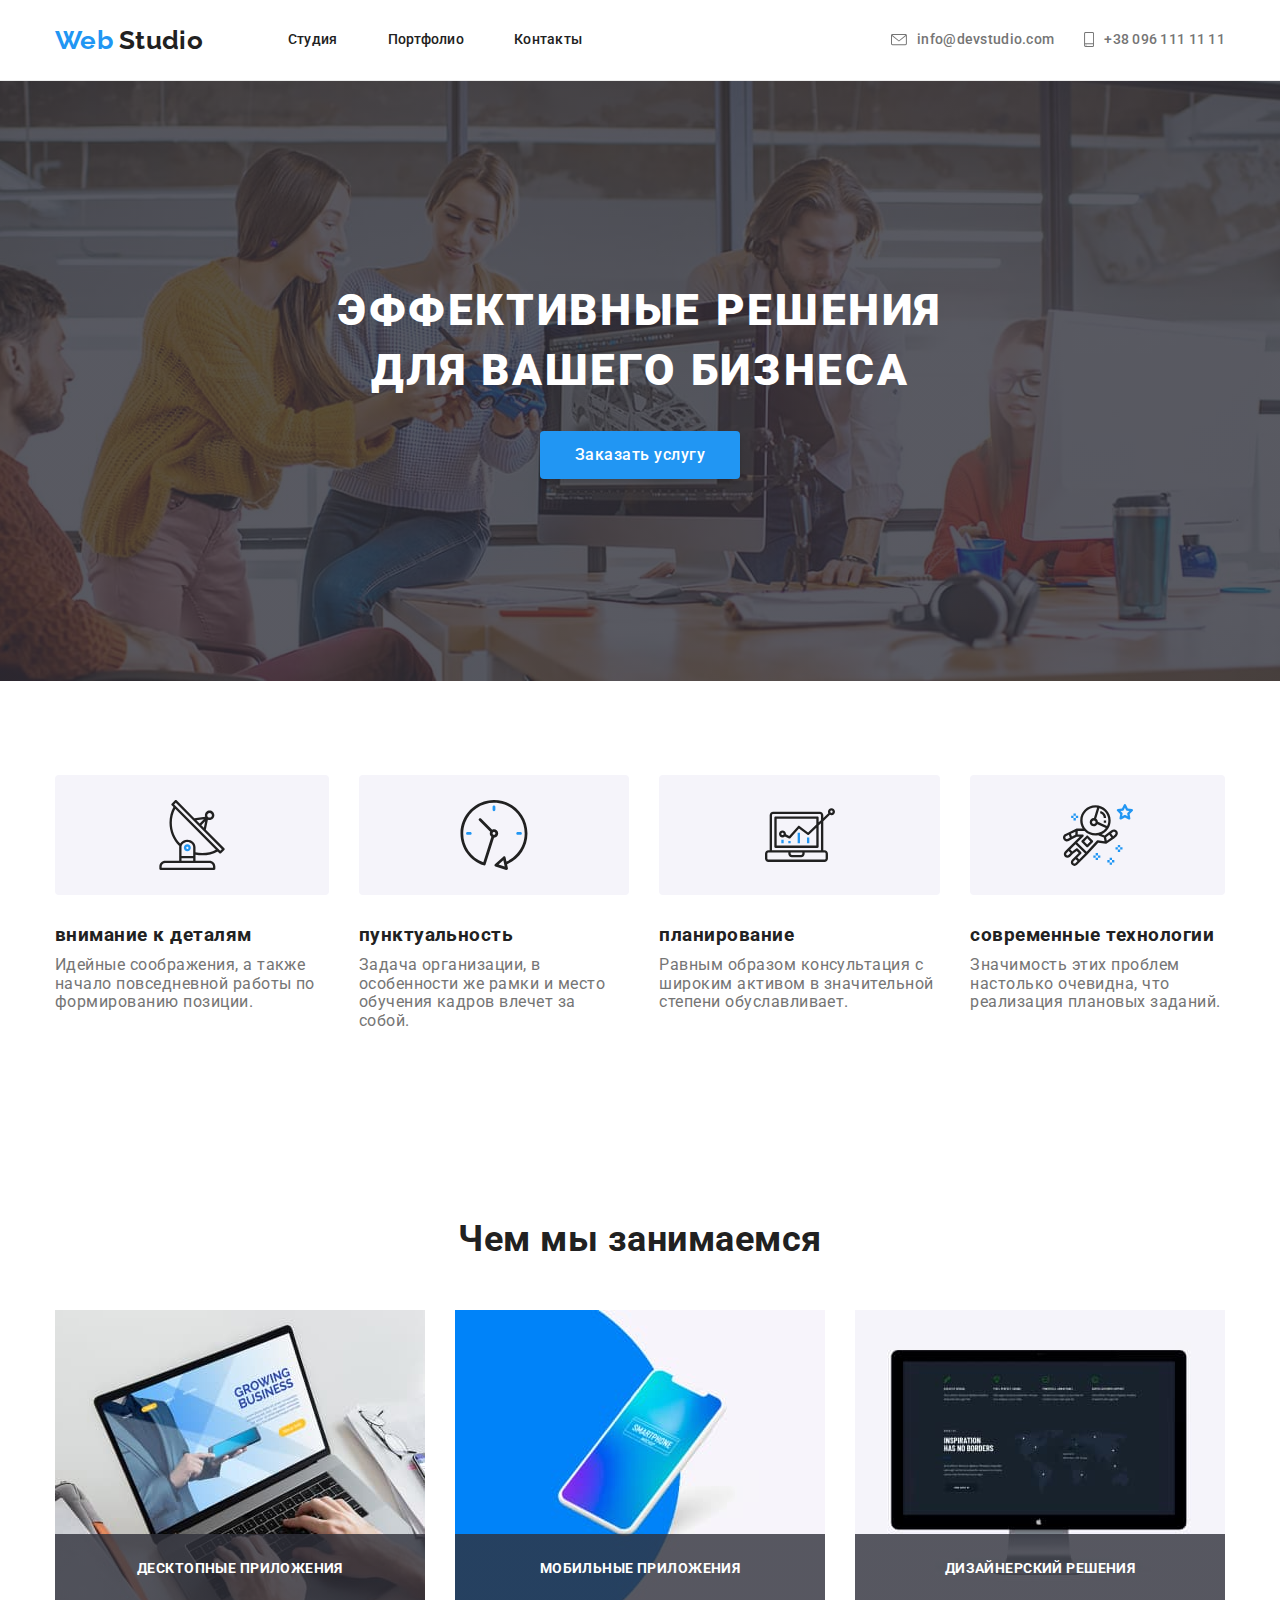
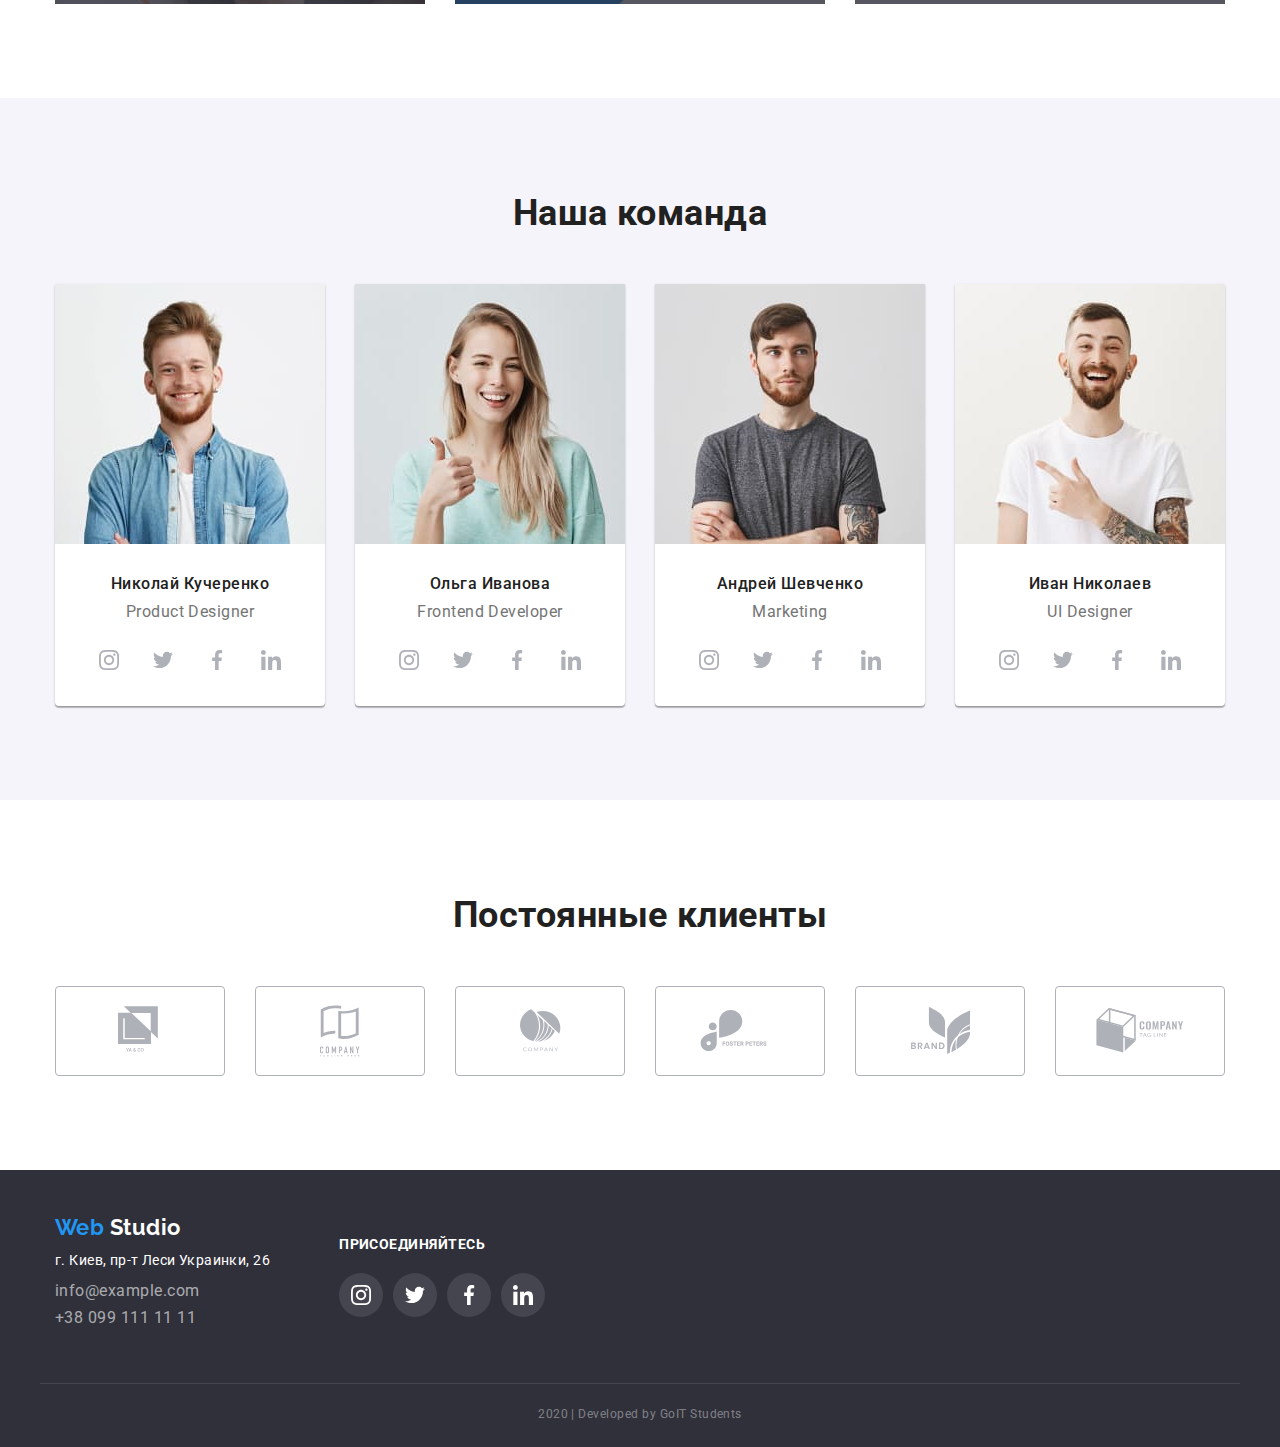
==== index.html @ 7c138698 "Добавляет правильный переход при ХОВЕРЕ на СВГ" ====
<!DOCTYPE html>
<html lang="ru">
  <head>
    <meta charset="UTF-8" />
    <meta name="viewport" content="width=device-width, initial-scale=1.0" />
    <title>Web Studio</title>
    <link
      href="https://fonts.googleapis.com/css2?family=Raleway:wght@700&family=Roboto:wght@400;500;700;900&display=swap"
      rel="stylesheet"
    />
    <link
      rel="stylesheet"
      href="https://cdnjs.cloudflare.com/ajax/libs/modern-normalize/0.6.0/modern-normalize.min.css"
    />
    <link rel="stylesheet" href="./css/styles.css" />
    <!-- <link rel="stylesheet" href="./css/development.css" /> -->
  </head>
  <body>
    <!-- Шапка сайта -->
    <header class="nav">
      <div class="container">
        <nav class="nav-links main">
          <a class="logo" href="./index.html">
            <span class="logo-web">Web</span>
            <span class="logo-studio">Studio</span>
          </a>
          <ul class="nav-list">
            <li class="nav-list-item"><a class="item" href="#">Студия</a></li>
            <li class="nav-list-item">
              <a class="item" href="./portfolio.html">Портфолио</a>
            </li>
            <li class="nav-list-item"><a class="item" href="#">Контакты</a></li>
          </ul>

          <ul class="adress">
            <li class="adress-list">
              <a class="adress-header" href="mailto:info@devstudio.com">
                <svg class="icon-header" width="16" height="12">
                  <use href="./images/sprite.svg#icon-letter"></use>
                </svg>
                info@devstudio.com</a
              >
            </li>
            <li class="adress-list">
              <a class="adress-header" href="tel:+380961111111">
                <svg class="icon-header" width="10" height="15">
                  <use href="./images/sprite.svg#icon-smartphone"></use>
                </svg>
                +38 096 111 11 11</a
              >
            </li>
          </ul>
        </nav>
      </div>
    </header>

    <main>
      <!-- Решения для бизнеса -->
      <section class="main-foto">
        <div class="container main">
          <h1 class="main-title">эффективные решения для вашего бизнеса</h1>
          <button class="button-primary" href="#">Заказать услугу</button>
        </div>
      </section>

      <!-- Преимущества -->
      <section class="advantage">
        <div class="container">
          <h2 class="advantage-upper-title">Наши преимущества</h2>
          <ul class="list">
            <li class="list-advantage">
              <div>
                <svg class="icon-advantage">
                  <use href="./images/sprite.svg#icon-antenna"></use>
                </svg>
              </div>
              <h3 class="advantage-bottom-title">внимание к деталям</h3>
              <p class="advantage-words">
                Идейные соображения, а также начало повседневной работы по
                формированию позиции.
              </p>
            </li>
            <li class="list-advantage">
              <div>
                <svg class="icon-advantage">
                  <use href="./images/sprite.svg#icon-clock"></use>
                </svg>
              </div>
              <h3 class="advantage-bottom-title">пунктуальность</h3>
              <p class="advantage-words">
                Задача организации, в особенности же рамки и место обучения
                кадров влечет за собой.
              </p>
            </li>
            <li class="list-advantage">
              <div>
                <svg class="icon-advantage">
                  <use href="./images/sprite.svg#icon-diagram"></use>
                </svg>
              </div>
              <h3 class="advantage-bottom-title">планирование</h3>
              <p class="advantage-words">
                Равным образом консультация с широким активом в значительной
                степени обуславливает.
              </p>
            </li>
            <li class="list-advantage">
              <div>
                <svg class="icon-advantage">
                  <use href="./images/sprite.svg#icon-astronaut"></use>
                </svg>
              </div>
              <h3 class="advantage-bottom-title">современные технологии</h3>
              <p class="advantage-words">
                Значимость этих проблем настолько очевидна, что реализация
                плановых заданий.
              </p>
            </li>
          </ul>
        </div>
      </section>

      <!-- Чем мы занимаемся -->
      <section>
        <div class="container apps">
          <h2 class="margin-item">Чем мы занимаемся</h2>
          <ul class="list-employment">
            <li class="list-item">
              <div class="product-thumb">
                <a href="#">
                  <img
                    src="./images/notebook1.jpg"
                    alt="Ноутбук"
                    width="370"
                    height="294"
                  />

                  <p class="absolute">Десктопные приложения</p>
                </a>
              </div>
            </li>
            <li class="list-item">
              <div class="product-thumb">
                <a href="#">
                  <img
                    src="./images/smartphone2.jpg"
                    alt="Смартфон"
                    width="370"
                    height="294"
                  />
                  <p class="absolute">Мобильные приложения</p>
                </a>
              </div>
            </li>
            <li class="list-item">
              <div class="product-thumb">
                <a href="#">
                  <img
                    src="./images/monitor.jpg"
                    alt="Смартфон"
                    width="370"
                    height="294"
                  />
                  <p class="absolute">Дизайнерский решения</p>
                </a>
              </div>
            </li>
          </ul>
        </div>
      </section>

      <!-- Наша команда -->
      <section class="our-team">
        <div class="container team">
          <h3 class="margin-item">Наша команда</h3>
          <ul class="list-team" lang="en">
            <li class="list-item">
              <img
                src="./images/johnsmith1.jpg"
                alt="John Smith"
                width="270"
                height="260"
              />
              <p class="workers" lang="ru">Николай Кучеренко</p>
              <p class="speciality">Product Designer</p>
              <ul class="list-workers">
                <li>
                  <a class="social-links" href="#" aria-label="Instagram">
                    <svg class="icon">
                      <use href="./images/sprite.svg#icon-instagram"></use>
                    </svg>
                  </a>
                </li>
                <li>
                  <a class="social-links" href="#" aria-label="Twitter">
                    <svg class="icon">
                      <use href="./images/sprite.svg#icon-twitter"></use>
                    </svg>
                  </a>
                </li>
                <li>
                  <a class="social-links" href="#" aria-label="Facebook">
                    <svg class="icon">
                      <use href="./images/sprite.svg#icon-facebook"></use>
                    </svg>
                  </a>
                </li>
                <li>
                  <a class="social-links" href="#" aria-label="LinkedIn">
                    <svg class="icon">
                      <use href="./images/sprite.svg#icon-linkedin"></use>
                    </svg>
                  </a>
                </li>
              </ul>
            </li>
            <li class="list-item">
              <img
                src="./images/martastewart2.jpg"
                alt="Marta Stewart"
                width="270"
                height="260"
              />
              <p class="workers" lang="ru">Ольга Иванова</p>
              <p class="speciality">Frontend Developer</p>
              <ul class="list-workers">
                <li>
                  <a class="social-links" href="#" aria-label="Instagram">
                    <svg class="icon">
                      <use href="./images/sprite.svg#icon-instagram"></use>
                    </svg>
                  </a>
                </li>
                <li>
                  <a class="social-links" href="#" aria-label="Twitter">
                    <svg class="icon">
                      <use href="./images/sprite.svg#icon-twitter"></use>
                    </svg>
                  </a>
                </li>
                <li>
                  <a class="social-links" href="#" aria-label="Facebook">
                    <svg class="icon">
                      <use href="./images/sprite.svg#icon-facebook"></use>
                    </svg>
                  </a>
                </li>
                <li>
                  <a class="social-links" href="#" aria-label="LinkedIn">
                    <svg class="icon">
                      <use href="./images/sprite.svg#icon-linkedin"></use>
                    </svg>
                  </a>
                </li>
              </ul>
            </li>
            <li class="list-item">
              <img
                src="./images/robertjakis3.jpg"
                alt="Robert Jakis"
                width="270"
                height="260"
              />
              <p class="workers" lang="ru">Андрей Шевченко</p>
              <p class="speciality">Marketing</p>
              <ul class="list-workers">
                <li>
                  <a class="social-links" href="#" aria-label="Instagram">
                    <svg class="icon">
                      <use href="./images/sprite.svg#icon-instagram"></use>
                    </svg>
                  </a>
                </li>
                <li>
                  <a class="social-links" href="#" aria-label="Twitter">
                    <svg class="icon">
                      <use href="./images/sprite.svg#icon-twitter"></use>
                    </svg>
                  </a>
                </li>
                <li>
                  <a class="social-links" href="#" aria-label="Facebook">
                    <svg class="icon">
                      <use href="./images/sprite.svg#icon-facebook"></use>
                    </svg>
                  </a>
                </li>
                <li>
                  <a class="social-links" href="#" aria-label="LinkedIn">
                    <svg class="icon">
                      <use href="./images/sprite.svg#icon-linkedin"></use>
                    </svg>
                  </a>
                </li>
              </ul>
            </li>
            <li class="list-item">
              <img
                src="./images/martindoe4.jpg"
                alt="Martin Doe<"
                width="270"
                height="260"
              />
              <p class="workers" lang="ru">Иван Николаев</p>
              <p class="speciality">UI Designer</p>
              <ul class="list-workers">
                <li>
                  <a class="social-links" href="#" aria-label="Instagram">
                    <svg class="icon">
                      <use href="./images/sprite.svg#icon-instagram"></use>
                    </svg>
                  </a>
                </li>
                <li>
                  <a class="social-links" href="#" aria-label="Twitter">
                    <svg class="icon">
                      <use href="./images/sprite.svg#icon-twitter"></use>
                    </svg>
                  </a>
                </li>
                <li>
                  <a class="social-links" href="#" aria-label="Facebook">
                    <svg class="icon">
                      <use href="./images/sprite.svg#icon-facebook"></use>
                    </svg>
                  </a>
                </li>
                <li>
                  <a class="social-links" href="#" aria-label="LinkedIn">
                    <svg class="icon">
                      <use href="./images/sprite.svg#icon-linkedin"></use>
                    </svg>
                  </a>
                </li>
              </ul>
            </li>
          </ul>
        </div>
      </section>

      <!-- Постоянные клиенты -->
      <section>
        <div class="container clients">
          <h3 class="padding-item">Постоянные клиенты</h3>
          <ul class="list-clients" lang="en">
            <li class="clients-list-item">
              <a class="customers" href="#">
                <svg class="icon-customers" width="44px" height="49px">
                  <use href="./images/sprite.svg#icon-yaco"></use>
                </svg>
              </a>
            </li>
            <li class="clients-list-item">
              <a class="customers" href="#">
                <svg class="icon-customers" width="40px" height="52px">
                  <use href="./images/sprite.svg#icon-companyteglinehere"></use>
                </svg>
              </a>
            </li>
            <li class="clients-list-item">
              <a class="customers" href="#">
                <svg class="icon-customers" width="41px" height="43px">
                  <use href="./images/sprite.svg#icon-company"></use>
                </svg>
              </a>
            </li>
            <li class="clients-list-item">
              <a class="customers" href="#">
                <svg class="icon-customers" width="80px" height="42px">
                  <use href="./images/sprite.svg#icon-fosterpeters"></use>
                </svg>
              </a>
            </li>
            <li class="clients-list-item">
              <a class="customers" href="#">
                <svg class="icon-customers" width="59px" height="47px">
                  <use href="./images/sprite.svg#icon-brand"></use>
                </svg>
              </a>
            </li>
            <li class="clients-list-item">
              <a class="customers" href="#">
                <svg class="icon-customers" width="88px" height="45px">
                  <use href="./images/sprite.svg#icon-companytegline"></use>
                </svg>
              </a>
            </li>
          </ul>
        </div>
      </section>
    </main>

    <!-- Футер -->
    <footer class="footer">
      <div class="container bottom">
        <div class="footer-container-first">
          <p class="logo-footer">
            <span class="logo-web">Web</span>
            <span class="logo-studio-footer">Studio</span>
          </p>
          <address class="adress-footer">
            <a class="footer-contacts" href="#"
              >г. Киев, пр-т Леси Украинки, 26</a
            >
          </address>
          <ul class="footer-padding">
            <li class="footer-mail">
              <a href="mailto:info@example.com">info@example.com</a>
            </li>
            <li class="footer-tel">
              <a href="tel:+380991111111">+38 099 111 11 11</a>
            </li>
          </ul>
        </div>

        <div class="footer-container-second">
          <p class="connect"><b>присоединяйтесь</b></p>
          <ul class="footer-list">
            <li class="social-list">
              <a class="social-links-footer" href="#" aria-label="Instagram">
                <svg class="icon instagram-footer">
                  <use href="./images/sprite.svg#icon-instagram"></use>
                </svg>
              </a>
            </li>
            <li class="social-list">
              <a
                class="social-links-footer twitter-footer"
                href="#"
                aria-label="Twitter"
              >
                <svg class="icon twitter-footer">
                  <use href="./images/sprite.svg#icon-twitter"></use>
                </svg>
              </a>
            </li>
            <li class="social-list">
              <a
                class="social-links-footer facebook-footer"
                href="#"
                aria-label="Facebook"
              >
                <svg class="icon facebook-footer">
                  <use href="./images/sprite.svg#icon-facebook"></use>
                </svg>
              </a>
            </li>
            <li class="social-list">
              <a
                class="social-links-footer linkedin-footer"
                href="#"
                aria-label="Linkedin"
              >
                <svg class="icon linkedin-footer">
                  <use href="./images/sprite.svg#icon-linkedin"></use>
                </svg>
              </a>
            </li>
          </ul>
        </div>
      </div>
      <p class="copyright">2020 | Developed by GoIT Students</p>
    </footer>
  </body>
</html>
---- css/styles.css ----
:root {
  --title-text-color-primary: #212121;
  --title-text-color-secondary: #757575;
  --accent-color: #2196f3;
  --primary-white-color: #ffffff;
  --secondary-gray-color: #f5f4fa;
  --footer-color: #2f303a;
  --timing-function: cubic-bezier(0.4, 0, 0.2, 1);
  --svg-main-color: #afb1b8;
}

html {
  box-sizing: border-box;
}

*,
*:before,
*:after {
  box-sizing: inherit;
}

/* Основные цвета на странице */
body {
  background-color: var(--primary-white-color);
  color: var(--title-text-color-primary);
  font-family: Roboto, sans-serif;
  letter-spacing: 0.03em;
}

button {
  border: none;
  outline: none;
  background-color: none;

  font-family: inherit;
  font-weight: 500;
  font-size: 16px;
  line-height: 1.62;
  letter-spacing: 0.03em;

  cursor: pointer;
}

a {
  text-decoration: none;
  color: inherit;
}

address {
  font-style: inherit;
}

* {
  margin: 0;
  padding: 0;
}

footer {
  background-color: var(--footer-color);
}

img {
  display: block;
  min-width: 100%;
  height: auto;
}
/* Хэдер INDEX и PORTFOLIO*/
.nav {
  font-weight: 500;
  font-size: 14px;
  line-height: 1.14;
  letter-spacing: 0.02em;
  margin: auto;

  border-bottom: 1px solid #ececec;
}

.container {
  padding-left: 15px;
  padding-right: 15px;

  width: 1200px;

  margin: auto;
}

.container.main,
.container.apps,
.container.team,
.container.clients {
  text-align: center;
}

.container-footer {
  display: flex;
  align-items: center;
}

.our-team {
  background-color: var(--secondary-gray-color);
}

.margin-item {
  padding-top: 94px;
  padding-bottom: 50px;

  font-size: 36px;
  line-height: 1.17;
}

.nav-links {
  display: flex;
  align-items: center;
}

.services {
  margin-bottom: 94px;
}

.service-div {
  display: flex;
  justify-content: center;

  padding-top: 93px;
  padding-bottom: 50px;
}

.padding-item {
  padding-top: 94px;
  padding-bottom: 50px;

  font-size: 36px;
  line-height: 1.17;
}

/* Лого INDEX и PORTFOLIO*/
.logo {
  display: block;
  margin-right: 85px;

  font-family: Raleway;
  font-weight: 700;
  font-size: 26px;
  line-height: 1.19;
}

.logo-web {
  color: var(--accent-color);
}

.logo-studio {
  color: var(--title-text-color-primary);
}

.logo-footer {
  padding-bottom: 8px;

  font-family: Raleway;
  font-weight: 700;
  font-size: 22px;
  line-height: 1.18;
  text-decoration: none;
}

.logo-studio-footer {
  color: var(--primary-white-color);
}

/* Навигация */

.nav-list {
  list-style: none;

  display: flex;
}

.nav-list-item {
  margin-right: 50px;
}

.nav-list-item:last-child {
  margin-right: 0;
}

.item {
  position: relative;
  display: block;
  padding-top: 32px;
  padding-bottom: 32px;

  color: var(--title-text-color-primary);
  text-decoration: none;

  transition: color 250ms var(--timing-function);
}

.item:hover,
.item:focus {
  color: var(--accent-color);
}

.item:after,
.item:after {
  position: absolute;
  content: "";
  bottom: 0;
  left: 0;

  opacity: 0;

  height: 4px;
  width: 100%;
  background-color: var(--accent-color);
  border-radius: 2px;

  transition: opacity 250ms var(--timing-function);
}

.item:hover:after,
.item:focus:after {
  opacity: 1;
}

/* Адресс INDEX и PORTFOLIO */

.adress {
  list-style: none;

  display: flex;
  margin-left: auto;
}

.adress-list {
  margin-right: 30px;
}

.adress-list:last-child {
  margin-right: 0;
}

.adress-header {
  color: var(--title-text-color-secondary);

  display: inline-flex;
  align-items: center;
  padding-top: 32px;
  padding-bottom: 32px;

  transition: --color4 250ms var(--timing-function),
    color 250ms var(--timing-function);
}

.adress-header:hover,
.adress-header:focus-within {
  color: var(--accent-color);
  --color4: var(--accent-color);
}

/* Оформление иконок Studio */

.social-links {
  display: flex;
  justify-content: center;
  align-items: center;
  height: 44px;
  width: 44px;

  border-radius: 50%;

  padding: 0;
  border: none;

  transition: background-color 250ms var(--timing-function),
    --color3 250ms var(--timing-function);
}

.social-links:hover,
.social-links:focus {
  background-color: var(--accent-color);
  --color3: var(--primary-white-color);
}

.icon {
  width: 20px;
  height: 20px;

  fill: var(--svg-main-color);
  transition: fill 250ms var(--timing-function);
}

.icon-header {
  margin-right: 10px;
  fill: currentColor;
}

.social-links:hover .icon,
.social-links:focus .icon {
  fill: var(--primary-white-color);
}

/* Оформление ИКОНОК в НАШИ КЛИЕНТЫ */

.icon-customers {
  fill: var(--svg-main-color);
  transition: fill 250ms var(--timing-function);
}

.customers:hover .icon-customers,
.customers:focus .icon-customers {
  fill: var(--accent-color);
}

.adress-footer {
  color: var(--primary-white-color);
  padding-bottom: 9px;
}

.footer-contacts {
  font-size: 14px;
  line-height: 1.71;

  letter-spacing: 0.03em;

  color: var(--primary-white-color);

  transition: color 250ms var(--timing-function);
}

.footer-contacts:hover,
.footer-contacts:focus {
  color: var(--accent-color);
}

.footer-mail {
  color: rgba(255, 255, 255, 0.6);
  padding-bottom: 9px;
  transition: color 250ms var(--timing-function);
}

.footer-mail:hover,
.footer-mail:focus-within {
  color: var(--accent-color);
}

.footer-tel {
  color: rgba(255, 255, 255, 0.6);
  transition: color 250ms var(--timing-function);
}

.footer-tel:hover,
.footer-tel:focus-within {
  color: var(--accent-color);
}

.footer-padding {
  padding-bottom: 28px;
  list-style: none;
}

/* Main INDEX */

.main-title {
  color: var(--primary-white-color);

  font-weight: 900;
  font-size: 44px;
  line-height: 1.36;
  letter-spacing: 0.06em;
  text-transform: uppercase;

  padding-top: 200px;
  padding-bottom: 30px;

  width: 696px;

  margin-left: auto;
  margin-right: auto;
}

.button-primary {
  display: inline-block;

  min-width: 200px;

  margin-bottom: 200px;

  border-radius: 4px;

  box-shadow: 0px 4px 4px rgba(0, 0, 0, 0.15);

  line-height: 3;

  color: var(--primary-white-color);
  background-color: var(--accent-color);
}

.button-primary:hover {
  color: var(--accent-color);
  background-color: var(--primary-white-color);
}

/* Main PORTFOLIO */

.filter {
  background-color: var(--secondary-gray-color);
  font-weight: 500;
  font-size: 16px;
  line-height: 1.73;

  border-radius: 4px;

  box-shadow: 0px 2px 2px rgba(0, 0, 0, 0.12), 0px 1px 2px rgba(0, 0, 0, 0.08),
    0px 3px 1px rgba(0, 0, 0, 0.1);

  padding: 6px 22px;

  transition: color 250ms var(--timing-function),
    background-color 250ms var(--timing-function);
}

.filter:hover,
.filter:focus {
  color: var(--primary-white-color);
  background-color: var(--accent-color);
}

.filter-item {
  margin-bottom: 50px;
}

.list-filter {
  margin-right: 8px;
}

.list-filter:last-child {
  margin-right: 0;
}

.list-projects {
  list-style: none;
  display: flex;
  flex-wrap: wrap;
}

.wrap-container {
  padding-bottom: 94px;
}

.projects-item {
  text-decoration: none;
  display: block;
}

.title-projects {
  font-size: 18px;
  line-height: 2;
  letter-spacing: 0.06em;

  padding-bottom: 5px;
}

.portfolio {
  color: var(--title-text-color-secondary);
  font-size: 16px;
  line-height: 1.87;
}

.card {
  width: 370px;
  margin-right: 30px;
  margin-bottom: 30px;
}

.card-content {
  border-left: 1px solid #eeeeee;
  border-right: 1px solid #eeeeee;
  border-bottom: 1px solid #eeeeee;
  padding: 20px 24px;
}

.card:nth-child(3n) {
  margin-right: 0;
}

.card:nth-last-child(-n + 3) {
  margin-bottom: 0;
}

.card:hover {
  box-shadow: 1px 4px 6px rgba(0, 0, 0, 0.16), 0px 4px 4px rgba(0, 0, 0, 0.06),
    0px 1px 1px rgba(0, 0, 0, 0.12);
}

/* Блок с картинкой в карточке */

.projects-thumb {
  position: relative;
  overflow: hidden;
}

.projects-overlay {
  position: absolute;

  width: 100%;
  height: 100%;

  background-color: rgba(33, 150, 243, 0.9);
  color: var(--primary-white-color);

  transition: transform 250ms var(--timing-function);
}

.card:hover .projects-overlay,
.card:focus-within .projects-overlay {
  transform: translateY(-100%);
}

.hover-shadow {
  position: absolute;
  display: flex;

  padding: 63px 24px;
  font-size: 18px;
  line-height: 1.56;
}

.service-title {
  display: none;
}

/* Преимущества INDEX */

.advantage {
  color: var(--title-text-color-primary);
}

.advantage-upper-title {
  position: absolute;
  width: 1px;
  height: 1px;
  margin: -1px;
  border: 0;
  padding: 0;
  clip: rect(0 0 0 0);
  overflow: hidden;
}

.advantage-bottom-title {
  margin-bottom: 10px;
}

.list {
  list-style: none;
  display: flex;

  padding-top: 94px;
  padding-bottom: 94px;
}

.list-employment {
  list-style: none;
  display: flex;

  padding-bottom: 94px;
}

.list-team {
  list-style: none;
  display: flex;

  padding-bottom: 94px;
}

.list-services {
  list-style: none;
  display: flex;
}

.clients-list-item {
  display: block;
  margin-right: 30px;
  background-color: #ffffff;
}

.list-item {
  display: block;
  margin-right: 30px;
  background-color: #ffffff;
}

.list-advantage {
  margin-right: 30px;
}

.list-advantage:last-child {
  margin: 0;
}

/* Оформление иконок */

.list-advantage div {
  display: flex;
  justify-content: center;
  align-items: center;
  height: 120px;
  background-color: var(--secondary-gray-color);
  border-radius: 4px;

  margin-bottom: 30px;
}

.icon-advantage {
  width: 70px;
  height: 70px;
}

.list-team > .list-item {
  box-shadow: 0px 2px 1px rgba(0, 0, 0, 0.2), 0px 1px 1px rgba(0, 0, 0, 0.14),
    0px 1px 3px rgba(0, 0, 0, 0.12);
  border-radius: 0px 0px 4px 4px;
}

.list-item:last-child {
  margin-right: 0;
}

.list-clients {
  list-style: none;
  display: flex;
  justify-content: space-between;

  padding-bottom: 94px;
}

.list-workers {
  list-style: none;
  display: flex;
  justify-content: center;

  padding-bottom: 24px;
}

.list-workers > li {
  margin-right: 10px;
}

.list-workers > li:last-child {
  margin-right: 0;
}

.advantage-words {
  color: var(--title-text-color-secondary);
}

/* Наша команда INDEX */

.workers {
  font-weight: 500;
  font-size: 16px;
  line-height: 1.19;

  padding-top: 30px;
  padding-bottom: 10px;
}

.speciality {
  color: var(--title-text-color-secondary);

  padding-bottom: 16px;
}

/* Клиенты INDEX */

.customers {
  display: flex;
  justify-content: center;
  align-items: center;
  width: 170px;
  height: 90px;
  color: var(--title-text-color-secondary);

  border: 1px solid #afb1b8;
  box-sizing: border-box;
  border-radius: 4px;

  transition: --color2 250ms var(--timing-function),
    --color3 250ms var(--timing-function),
    border-color 250ms var(--timing-function);
}

.customers:hover,
.customers:focus {
  border-color: var(--accent-color);
  --color2: var(--accent-color);
  --color3: var(--accent-color);
}

/* Футер INDEX и PORTFOLIO */

footer > .container {
  display: flex;
  align-items: center;

  border-bottom: 1px solid rgba(255, 255, 255, 0.1);
}

.connect {
  color: var(--primary-white-color);
  font-size: 14px;
  line-height: 1.14;
  text-transform: uppercase;

  padding-bottom: 20px;
}

.footer-list {
  list-style: none;
  display: flex;
}

.footer-container-first {
  padding-top: 45px;
  padding-bottom: 28px;

  margin-right: 69px;
}

.footer-container-second {
  padding-top: 57px;
  padding-bottom: 56px;
}

.social-links-footer {
  display: flex;
  justify-content: center;
  align-items: center;
  height: 44px;
  width: 44px;

  background-color: rgba(255, 255, 255, 0.1);
  border-radius: 50%;
  color: var(--primary-white-color);

  padding: 0;
  border: none;

  transition: background-color 250ms var(--timing-function);
}

.social-list:hover .social-links-footer,
.social-list:focus-within .socila-links-footer {
  background-color: var(--accent-color);
}

.instagram-footer,
.twitter-footer,
.facebook-footer,
.linkedin-footer {
  fill: var(--primary-white-color);
}

.social-list {
  margin-right: 10px;
}

.social-list:last-child {
  margin-right: 0;
}

.copyright {
  color: rgba(255, 255, 255, 0.4);

  font-size: 12px;
  line-height: 2;

  padding-top: 18px;
  padding-bottom: 21px;

  text-align: center;
}

footer > .container {
  border-bottom: 1px solid rgba(255, 255, 255, 0.1);
}

/* Фоновое изображение */
.main-foto {
  height: 600px;
  max-width: 1600px;
  background-image: linear-gradient(
      to right,
      rgba(47, 48, 58, 0.8),
      rgba(47, 48, 58, 0.8)
    ),
    url("../images/header.jpg");
  background-color: #2f303a;

  margin-right: auto;
  margin-left: auto;
  background-position: center;
}

/* Текст поверх картинки в Чем мы занимаемся */

.product-thumb {
  position: relative;
}

.absolute {
  display: flex;
  align-items: center;
  justify-content: center;

  position: absolute;
  bottom: 0;
  left: 50%;
  transform: translateX(-50%);

  min-width: 100%;
  min-height: 70px;
  font-weight: bold;
  font-size: 14px;
  line-height: 1.14;
  letter-spacing: 0.03em;
  text-transform: uppercase;
  color: var(--primary-white-color);

  background-image: linear-gradient(
    to right,
    rgba(47, 48, 58, 0.8),
    rgba(47, 48, 58, 0.8)
  );
}
---- css/development.css ----
.container {
  outline: 2px solid tomato;
}
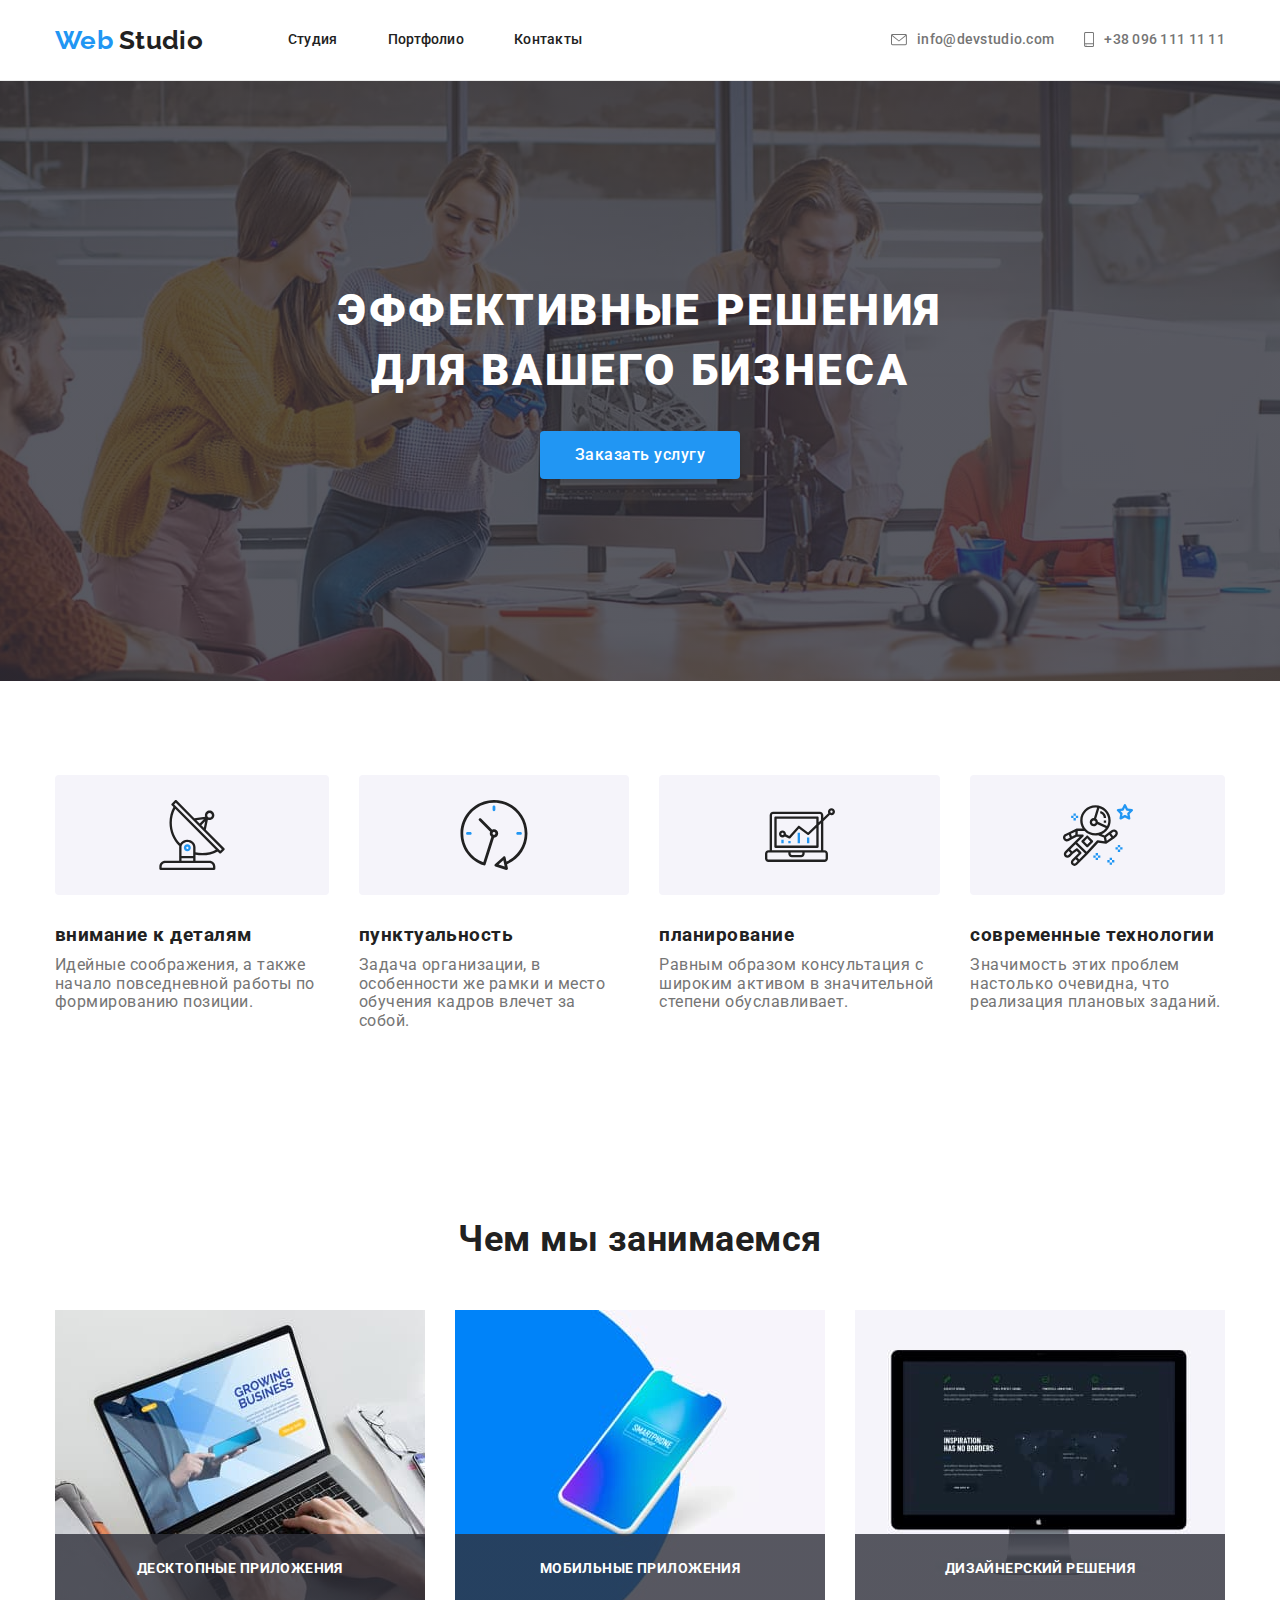
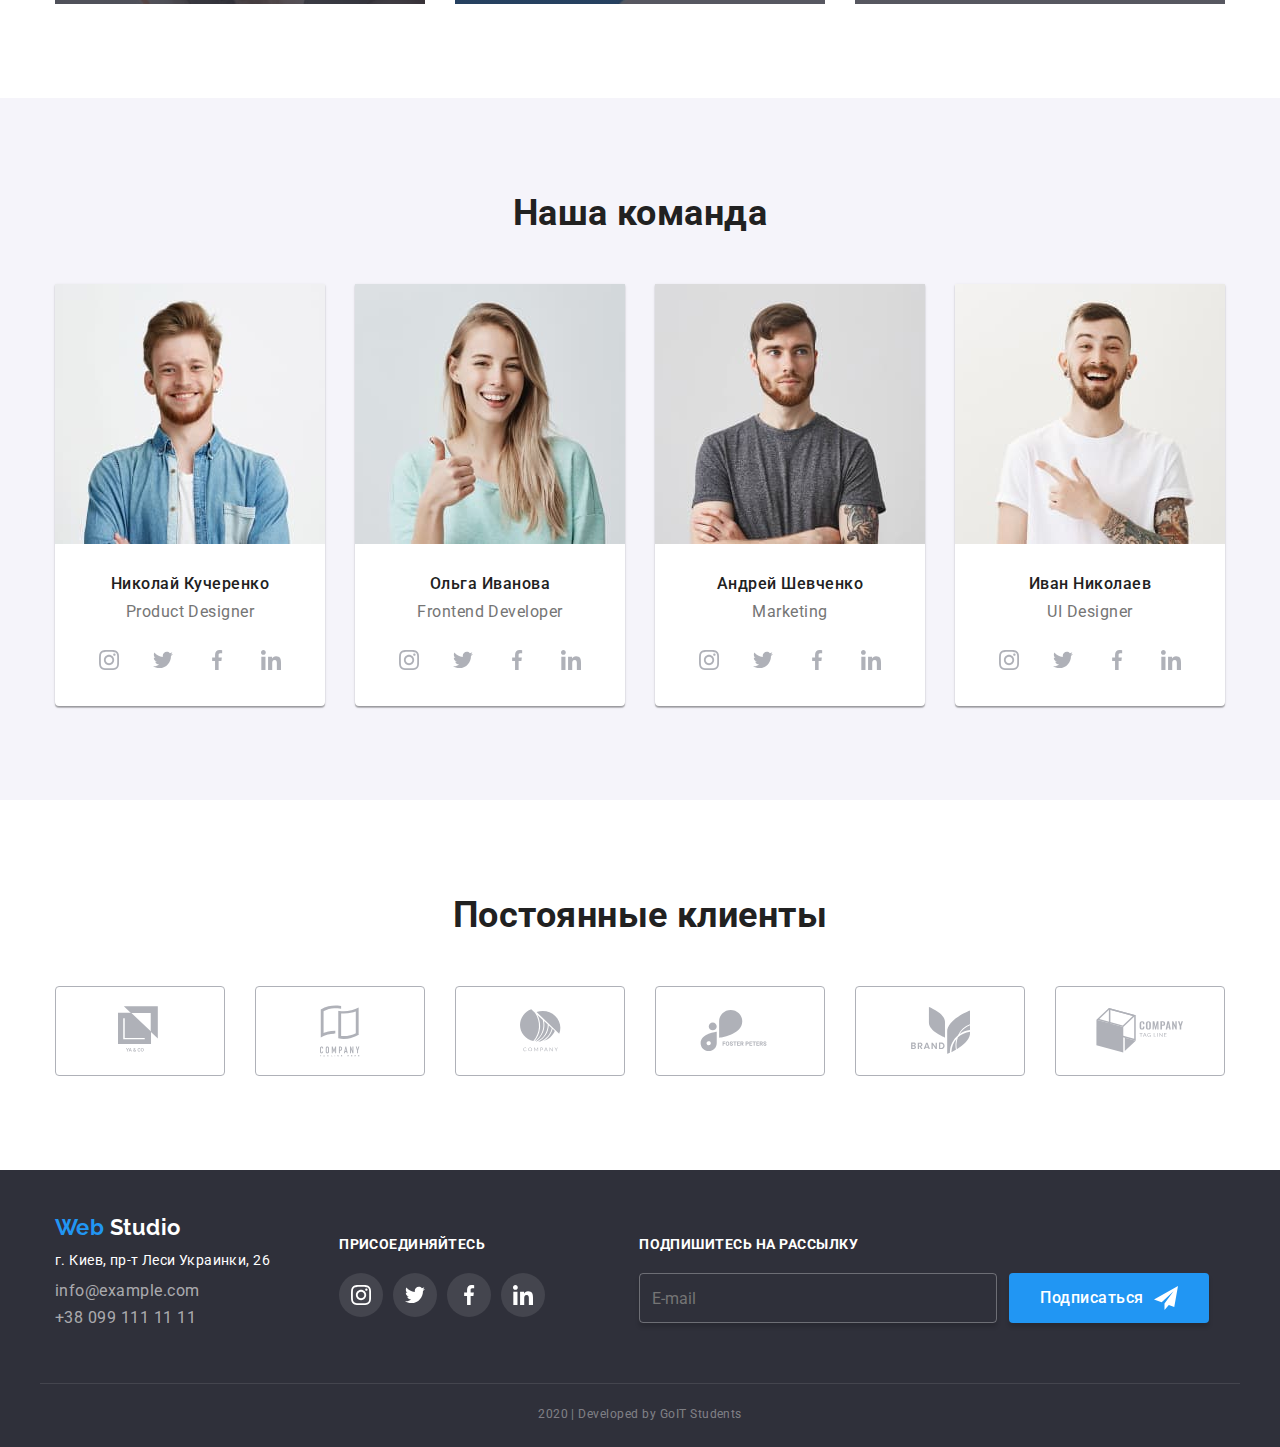
==== commit 89318023: "Добавляет форму подписки в ФУТЕРЕ" ====
--- a/index.html
+++ b/index.html
@@ -392,7 +392,7 @@
 
     <!-- Футер -->
     <footer class="footer">
-      <div class="container bottom">
+      <div class="container">
         <div class="footer-container-first">
           <p class="logo-footer">
             <span class="logo-web">Web</span>
@@ -458,6 +458,22 @@
             </li>
           </ul>
         </div>
+
+        <div class="footer-container-third">
+          <b class="connect">Подпишитесь на рассылку</b>
+
+          <form class="js-speaker-form" autocomplete="off">
+            <input
+              type="email"
+              name="email"
+              placeholder="E-mail"
+              class="form-field"
+            />
+          </div>
+            <button class="button-footer" type="submit">Подписаться
+            </button>
+          </form>
+        
       </div>
       <p class="copyright">2020 | Developed by GoIT Students</p>
     </footer>
--- a/css/styles.css
+++ b/css/styles.css
@@ -6,6 +6,7 @@
   --secondary-gray-color: #f5f4fa;
   --footer-color: #2f303a;
   --timing-function: cubic-bezier(0.4, 0, 0.2, 1);
+  --animation-duration: 250ms;
   --svg-main-color: #afb1b8;
 }
 
@@ -191,7 +192,7 @@
   color: var(--title-text-color-primary);
   text-decoration: none;
 
-  transition: color 250ms var(--timing-function);
+  transition: color var(--animation-duration) var(--timing-function);
 }
 
 .item:hover,
@@ -213,7 +214,7 @@
   background-color: var(--accent-color);
   border-radius: 2px;
 
-  transition: opacity 250ms var(--timing-function);
+  transition: opacity var(--animation-duration) var(--timing-function);
 }
 
 .item:hover:after,
@@ -246,8 +247,8 @@
   padding-top: 32px;
   padding-bottom: 32px;
 
-  transition: --color4 250ms var(--timing-function),
-    color 250ms var(--timing-function);
+  transition: --color4 var(--animation-duration) var(--timing-function),
+    color var(--animation-duration) var(--timing-function);
 }
 
 .adress-header:hover,
@@ -270,8 +271,8 @@
   padding: 0;
   border: none;
 
-  transition: background-color 250ms var(--timing-function),
-    --color3 250ms var(--timing-function);
+  transition: background-color var(--animation-duration) var(--timing-function),
+    --color3 var(--animation-duration) var(--timing-function);
 }
 
 .social-links:hover,
@@ -285,7 +286,7 @@
   height: 20px;
 
   fill: var(--svg-main-color);
-  transition: fill 250ms var(--timing-function);
+  transition: fill var(--animation-duration) var(--timing-function);
 }
 
 .icon-header {
@@ -302,7 +303,7 @@
 
 .icon-customers {
   fill: var(--svg-main-color);
-  transition: fill 250ms var(--timing-function);
+  transition: fill var(--animation-duration) var(--timing-function);
 }
 
 .customers:hover .icon-customers,
@@ -323,7 +324,7 @@
 
   color: var(--primary-white-color);
 
-  transition: color 250ms var(--timing-function);
+  transition: color var(--animation-duration) var(--timing-function);
 }
 
 .footer-contacts:hover,
@@ -334,7 +335,7 @@
 .footer-mail {
   color: rgba(255, 255, 255, 0.6);
   padding-bottom: 9px;
-  transition: color 250ms var(--timing-function);
+  transition: color var(--animation-duration) var(--timing-function);
 }
 
 .footer-mail:hover,
@@ -344,7 +345,7 @@
 
 .footer-tel {
   color: rgba(255, 255, 255, 0.6);
-  transition: color 250ms var(--timing-function);
+  transition: color var(--animation-duration) var(--timing-function);
 }
 
 .footer-tel:hover,
@@ -392,6 +393,9 @@
 
   color: var(--primary-white-color);
   background-color: var(--accent-color);
+
+  transition: color var(--animation-duration) var(--timing-function),
+    background-color var(--animation-duration) var(--timing-function);
 }
 
 .button-primary:hover {
@@ -414,8 +418,8 @@
 
   padding: 6px 22px;
 
-  transition: color 250ms var(--timing-function),
-    background-color 250ms var(--timing-function);
+  transition: color var(--animation-duration) var(--timing-function),
+    background-color var(--animation-duration) var(--timing-function);
 }
 
 .filter:hover,
@@ -507,7 +511,7 @@
   background-color: rgba(33, 150, 243, 0.9);
   color: var(--primary-white-color);
 
-  transition: transform 250ms var(--timing-function);
+  transition: transform var(--animation-duration) var(--timing-function);
 }
 
 .card:hover .projects-overlay,
@@ -683,9 +687,9 @@
   box-sizing: border-box;
   border-radius: 4px;
 
-  transition: --color2 250ms var(--timing-function),
-    --color3 250ms var(--timing-function),
-    border-color 250ms var(--timing-function);
+  transition: --color2 var(--animation-duration) var(--timing-function),
+    --color3 var(--animation-duration) var(--timing-function),
+    border-color var(--animation-duration) var(--timing-function);
 }
 
 .customers:hover,
@@ -728,6 +732,14 @@
 .footer-container-second {
   padding-top: 57px;
   padding-bottom: 56px;
+  margin-right: 94px;
+}
+
+.footer-container-third {
+  display: flex;
+  flex-direction: column;
+  padding-top: 57px;
+  padding-bottom: 50px;
 }
 
 .social-links-footer {
@@ -744,7 +756,7 @@
   padding: 0;
   border: none;
 
-  transition: background-color 250ms var(--timing-function);
+  transition: background-color var(--animation-duration) var(--timing-function);
 }
 
 .social-list:hover .social-links-footer,
@@ -831,3 +843,55 @@
     rgba(47, 48, 58, 0.8)
   );
 }
+
+/* Оформление формы в футере */
+
+.form-field {
+  padding: 18px 12px;
+  margin-right: 12px;
+  height: 50px;
+  min-width: 358px;
+
+  color: var(--primary-white-color);
+  background-color: transparent;
+  border: 1px solid rgba(255, 255, 255, 0.3);
+  box-shadow: 0px 4px 4px rgba(0, 0, 0, 0.15);
+  border-radius: 4px;
+}
+
+.button-footer {
+  display: inline-flex;
+  justify-content: center;
+  align-items: center;
+  padding: 10px 29px;
+
+  margin-top: 93px;
+  margin-bottom: 50px;
+  width: 200px;
+  height: 50px;
+
+  box-shadow: 0px 4px 4px rgba(0, 0, 0, 0.15);
+  border-radius: 4px;
+
+  background-color: var(--accent-color);
+  color: var(--primary-white-color);
+
+  transition: color var(--animation-duration) var(--timing-function),
+    background-color var(--animation-duration) var(--timing-function);
+}
+
+.button-footer:after {
+  content: "";
+  display: inline-block;
+  width: 24px;
+  height: 24px;
+  margin-left: 10px;
+
+  background-image: url(../images/sendfooter.svg);
+}
+
+/* .button-footer:hover,
+.button-footer:focus {
+  background-color: var(--primary-white-color);
+  color: var(--accent-color);
+} */
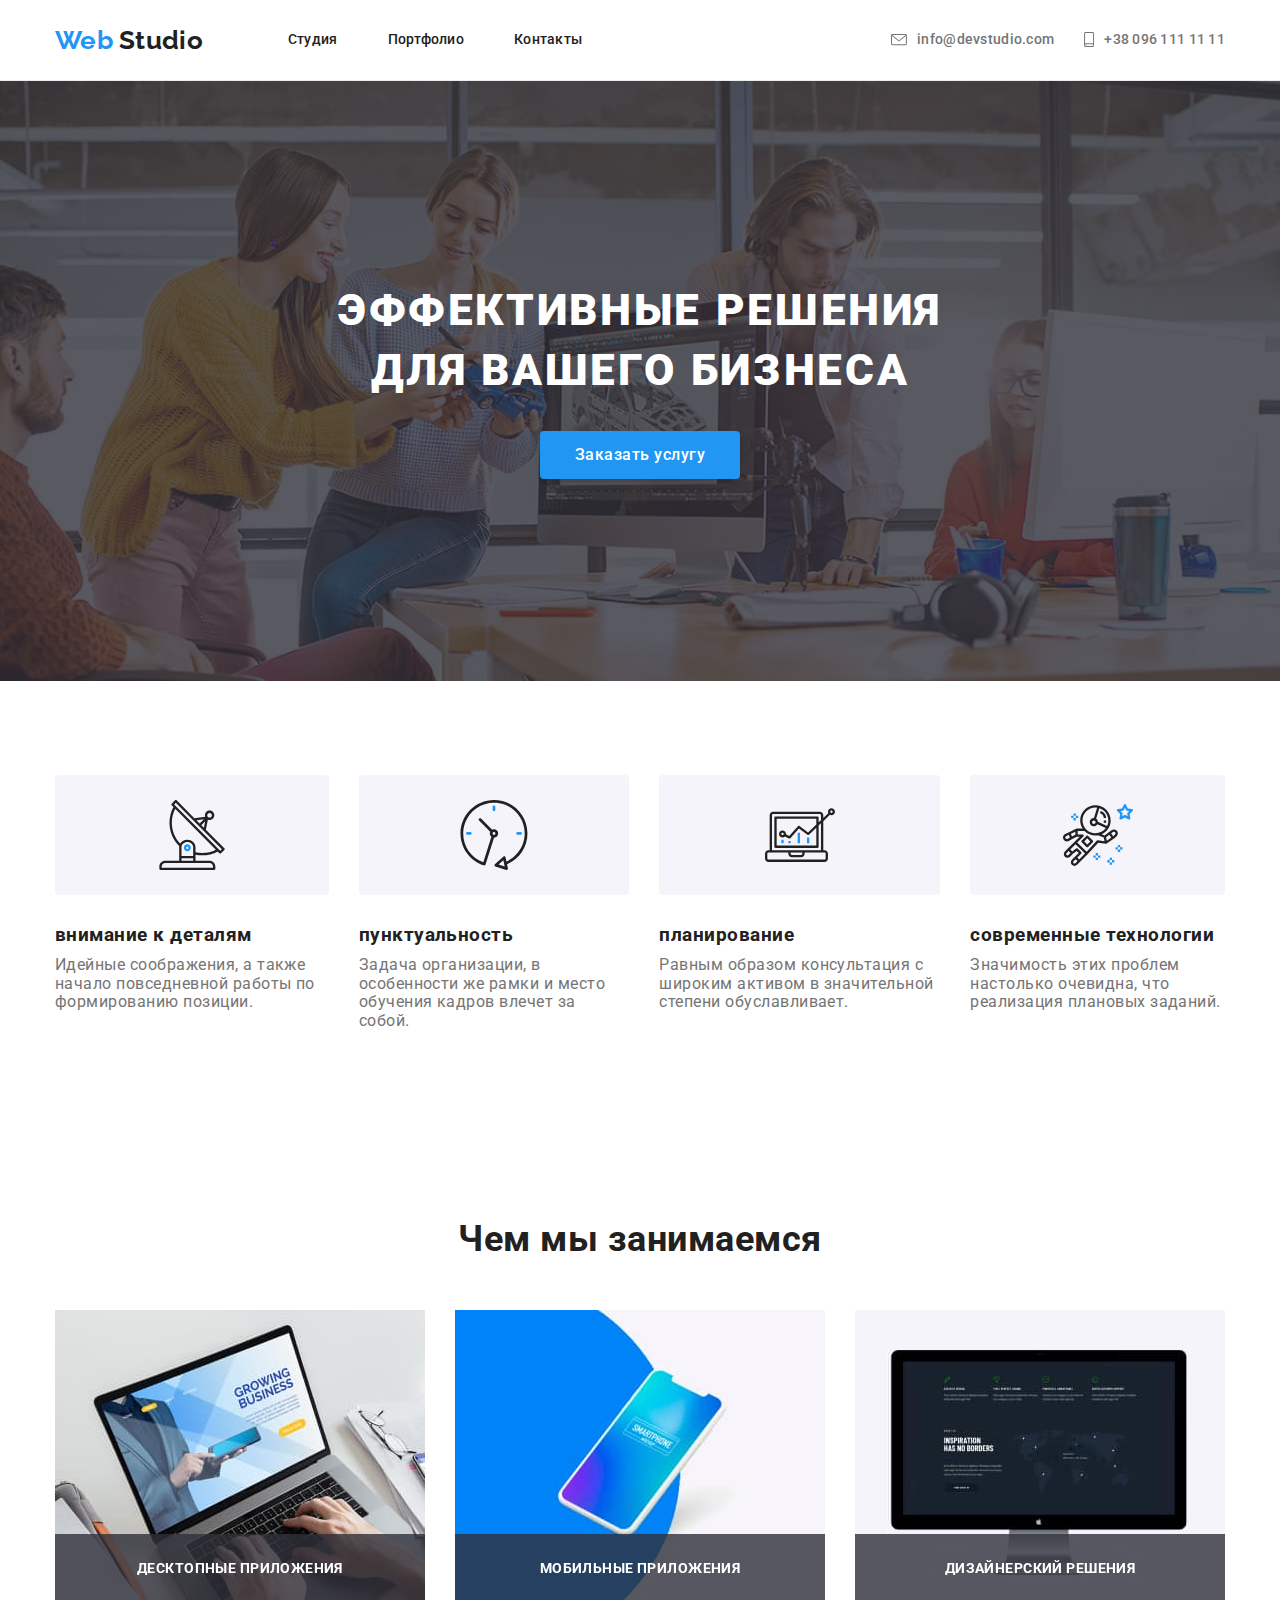
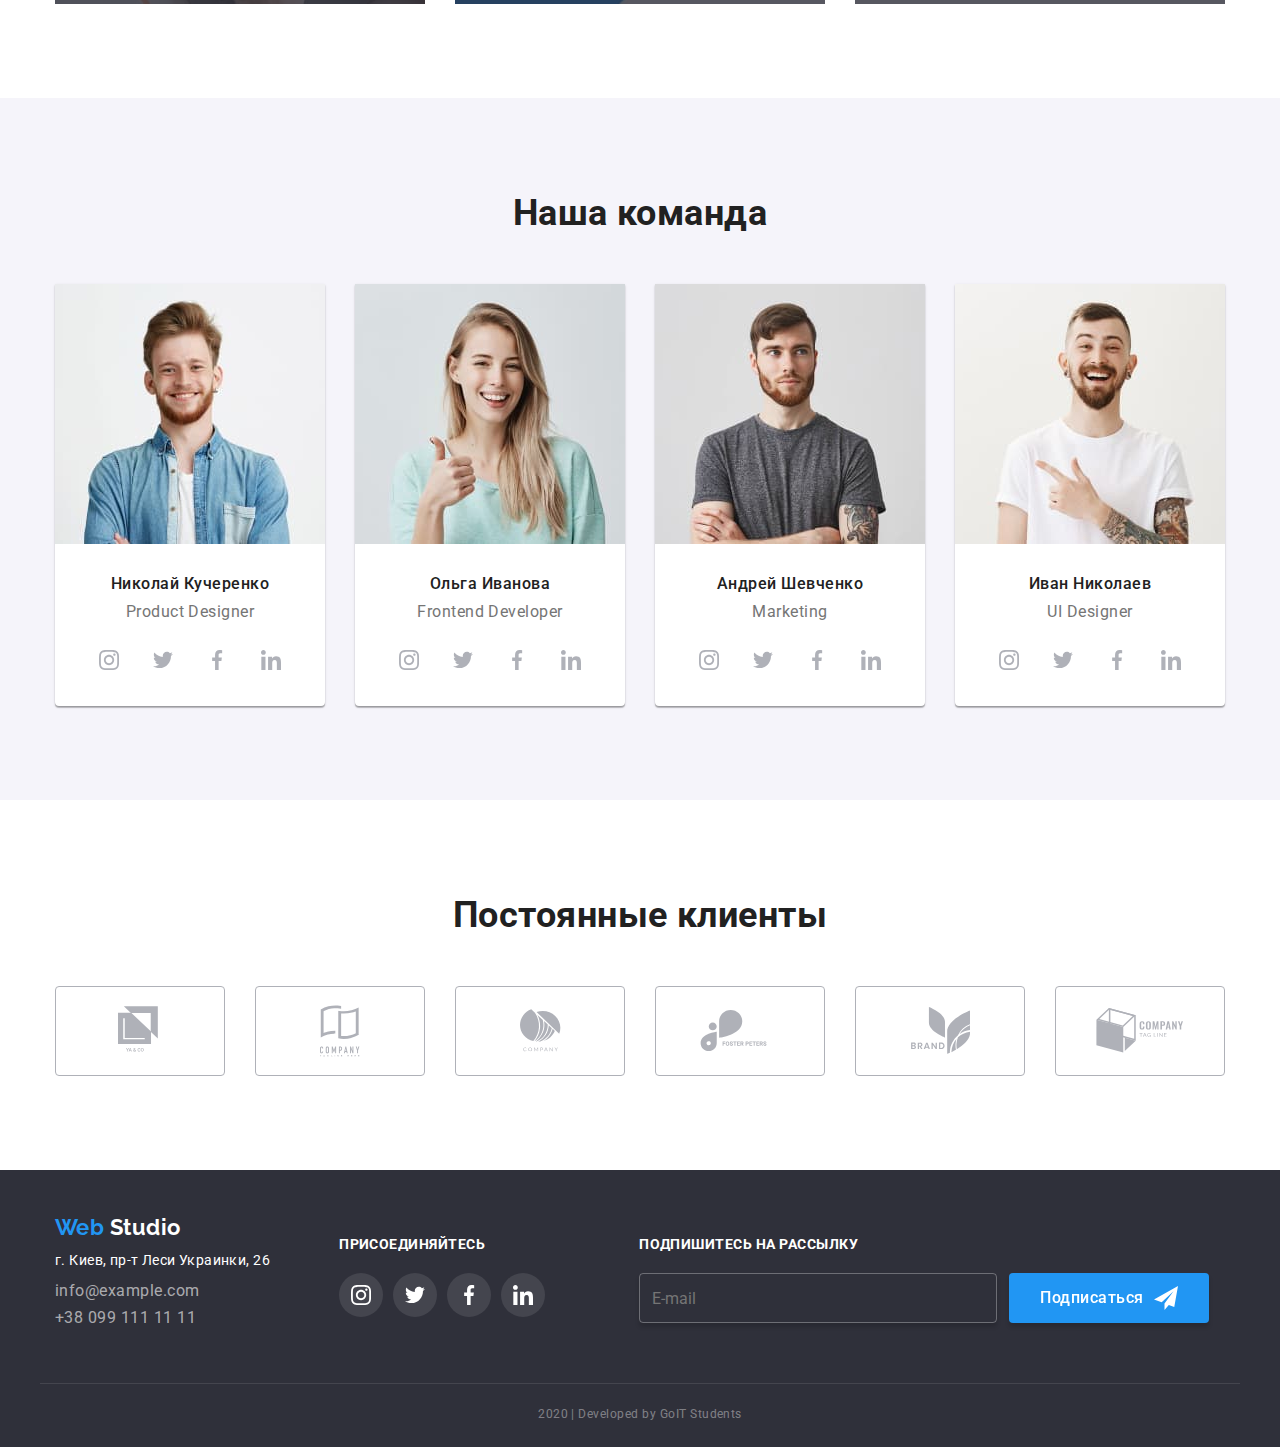
==== commit 1f47f701: "Добавляет модальное окно (пустое), добавляет JavaScript для открытия этого модального окна" ====
--- a/index.html
+++ b/index.html
@@ -59,7 +59,15 @@
       <section class="main-foto">
         <div class="container main">
           <h1 class="main-title">эффективные решения для вашего бизнеса</h1>
-          <button class="button-primary" href="#">Заказать услугу</button>
+          <button class="button-primary" data-modal-open>Заказать услугу</button>
+
+          <div class="backdrop is-hidden" data-modal>
+            <div class="modal">
+              <p>Lorem ipsum dolor sit amet consectetur adipisicing elit. Officia autem incidunt optio dicta dolore consequatur dolorum ex vitae alias. Eligendi, voluptatum. Sunt dolor, porro ipsum beatae aspernatur repudiandae explicabo corrupti.</p>
+              <button data-modal-close>Отправить</button>
+            </div>
+          </div>
+
         </div>
       </section>
 
@@ -477,5 +485,22 @@
       </div>
       <p class="copyright">2020 | Developed by GoIT Students</p>
     </footer>
+
+    <script>
+      (() => {
+  const refs = {
+    openModalBtn: document.querySelector('[data-modal-open]'),
+    closeModalBtn: document.querySelector('[data-modal-close]'),
+    modal: document.querySelector('[data-modal]'),
+  };
+
+  refs.openModalBtn.addEventListener('click', toggleModal);
+  refs.closeModalBtn.addEventListener('click', toggleModal);
+
+  function toggleModal() {
+    refs.modal.classList.toggle('is-hidden');
+  }
+})();
+    </script>
   </body>
 </html>
--- a/css/styles.css
+++ b/css/styles.css
@@ -860,6 +860,7 @@
 }
 
 .button-footer {
+  position: relative;
   display: inline-flex;
   justify-content: center;
   align-items: center;
@@ -878,6 +879,8 @@
 
   transition: color var(--animation-duration) var(--timing-function),
     background-color var(--animation-duration) var(--timing-function);
+
+  overflow: hidden;
 }
 
 .button-footer:after {
@@ -888,10 +891,70 @@
   margin-left: 10px;
 
   background-image: url(../images/sendfooter.svg);
-}
-
-/* .button-footer:hover,
+
+  transition: transform var(--animation-duration) var(--timing-function);
+}
+
+.button-footer:before {
+  position: absolute;
+  left: 135px;
+  content: "";
+  display: inline-block;
+  width: 24px;
+  height: 24px;
+  margin-left: 10px;
+
+  background-image: url(../images/sendfooter2.svg);
+
+  transform: translateY(40px);
+
+  transition: transform var(--animation-duration) var(--timing-function);
+}
+
+.button-footer:hover::after {
+  transform: translateY(-40px);
+}
+
+.button-footer:hover::before {
+  transform: translateY(0px);
+}
+
+.button-footer:hover,
 .button-footer:focus {
   background-color: var(--primary-white-color);
   color: var(--accent-color);
-} */
+}
+
+/* Оформление бэкдропа в основной секции */
+
+.backdrop {
+  position: fixed;
+  top: 0;
+  left: 0;
+  width: 100%;
+  height: 100%;
+  background-color: rgba(0, 0, 0, 0.2);
+
+  transition: var(--animation-duration) var(--timing-function);
+}
+
+.backdrop.is-hidden {
+  opacity: 0;
+  pointer-events: none;
+}
+
+.modal {
+  position: absolute;
+  top: 50%;
+  left: 50%;
+  transform: translate(-50%, -50%);
+
+  padding: 40px;
+  min-height: 581px;
+  min-width: 528px;
+
+  background-color: var(--primary-white-color);
+  box-shadow: 0px 2px 1px rgba(0, 0, 0, 0.2), 0px 1px 1px rgba(0, 0, 0, 0.14),
+    0px 1px 3px rgba(0, 0, 0, 0.12);
+  border-radius: 4px;
+}
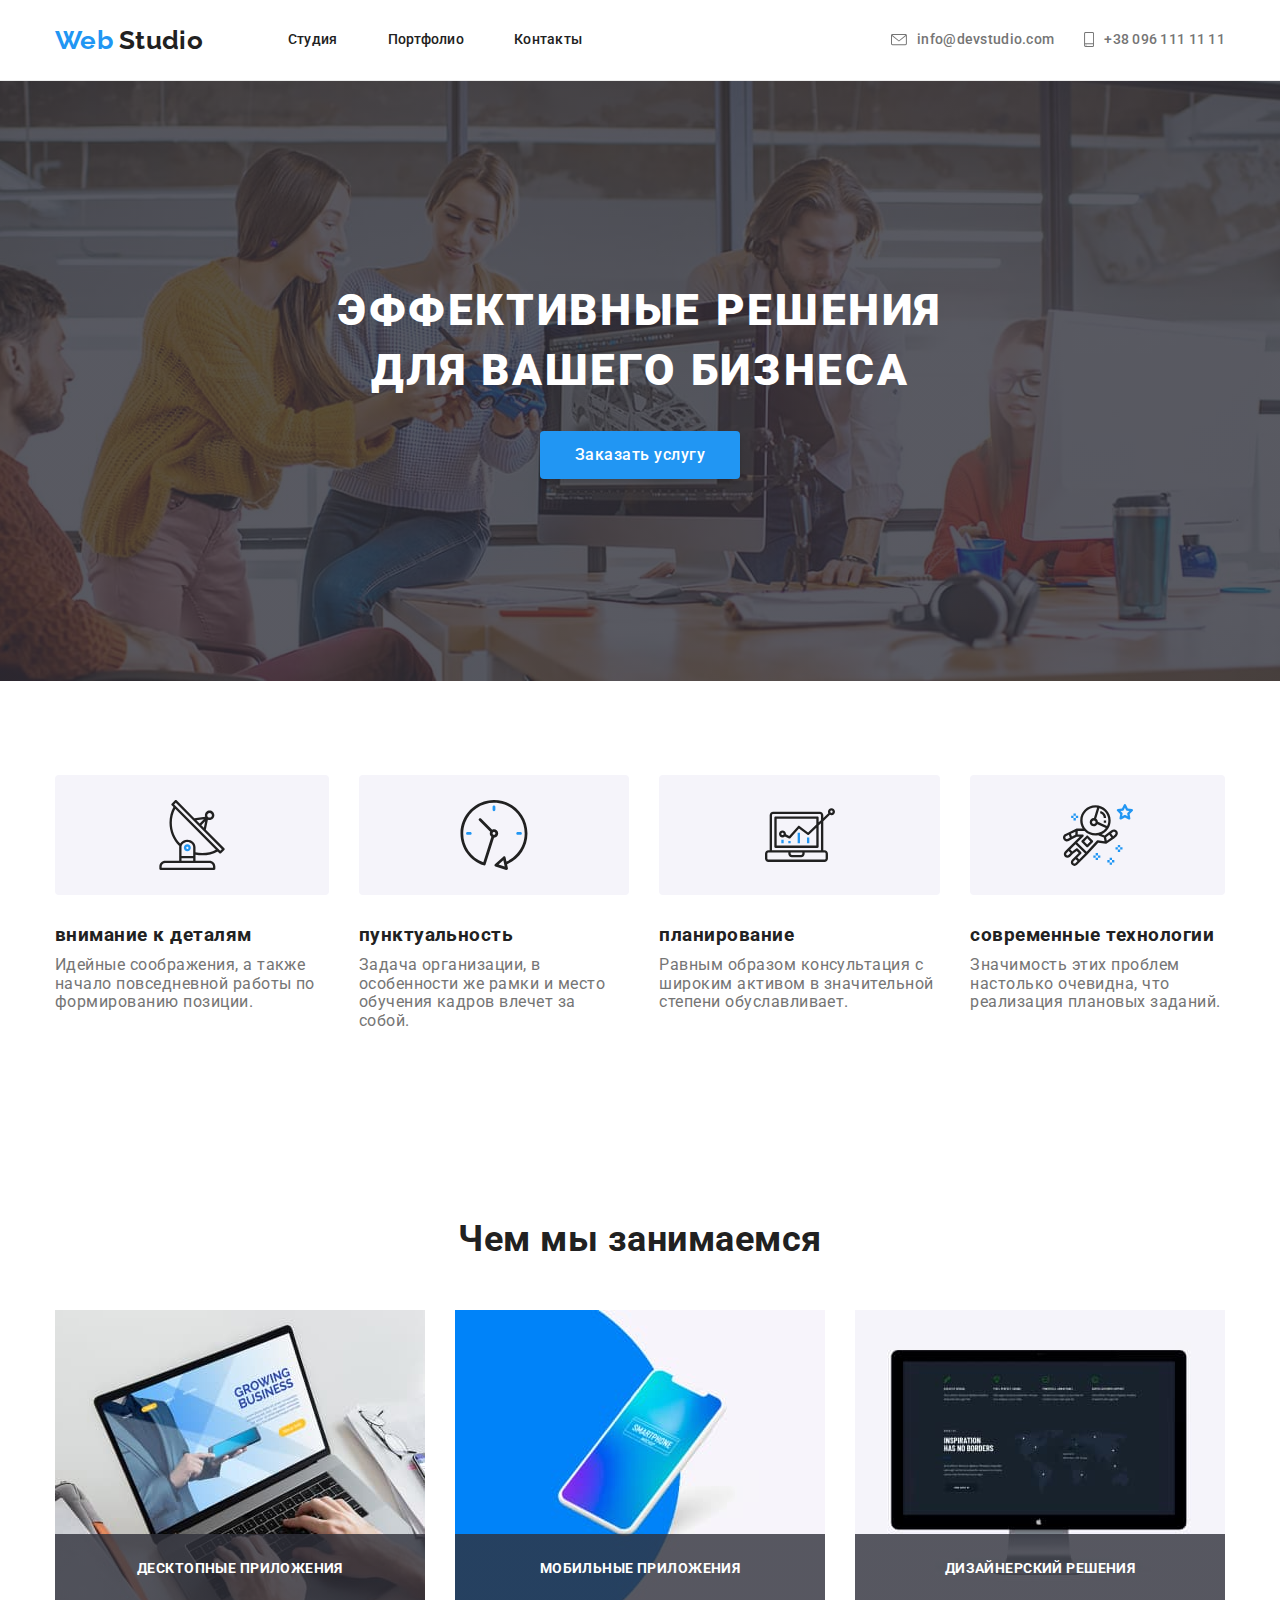
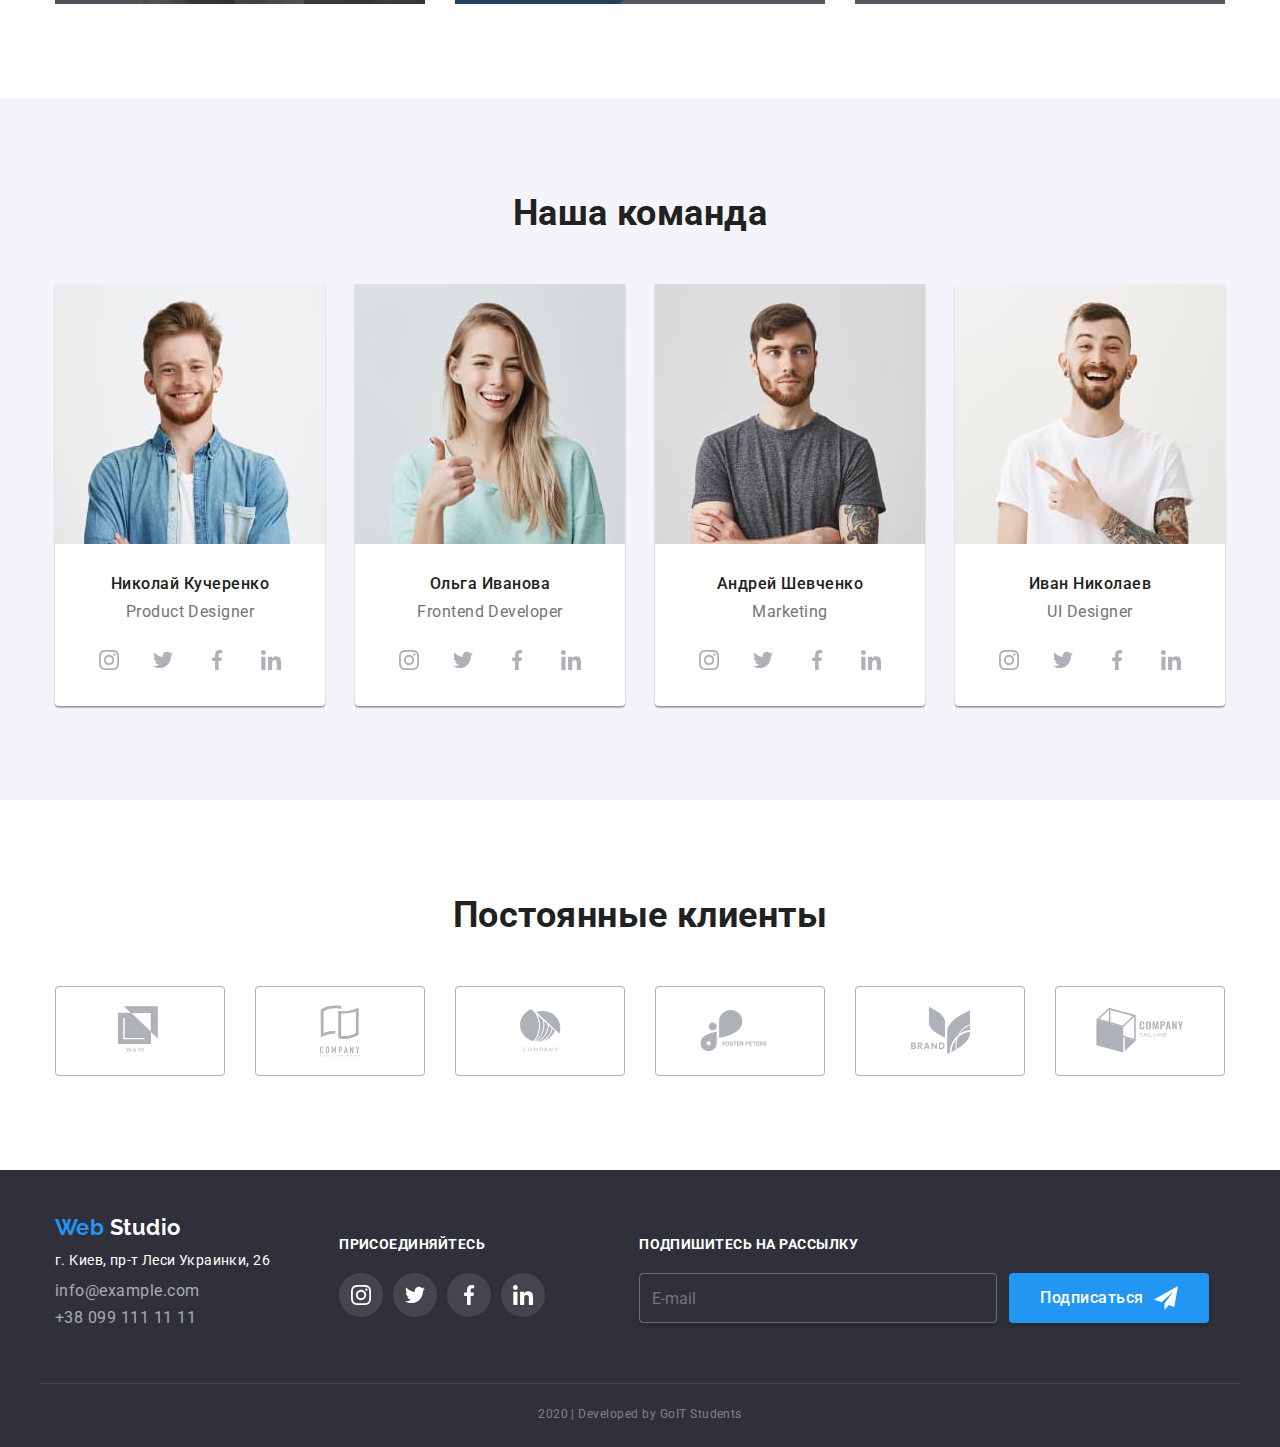
==== commit 2a065eeb: "Добавляет в модальное окно иконпки в input, текст в input плавно уезжает наверх и меняет цвет и разм" ====
--- a/index.html
+++ b/index.html
@@ -59,15 +59,62 @@
       <section class="main-foto">
         <div class="container main">
           <h1 class="main-title">эффективные решения для вашего бизнеса</h1>
-          <button class="button-primary" data-modal-open>Заказать услугу</button>
+          <button class="button-primary" data-modal-open>
+            Заказать услугу
+          </button>
 
           <div class="backdrop is-hidden" data-modal>
             <div class="modal">
-              <p>Lorem ipsum dolor sit amet consectetur adipisicing elit. Officia autem incidunt optio dicta dolore consequatur dolorum ex vitae alias. Eligendi, voluptatum. Sunt dolor, porro ipsum beatae aspernatur repudiandae explicabo corrupti.</p>
-              <button data-modal-close>Отправить</button>
+              <button>
+                <svg class="icon-modal">
+                  <use href="./images/sprite-modal.svg#icon-modalclose"></use>
+                </svg>
+              </button>
+              <b class="modal-text">Оставьте свои данные, мы вам перезвоним</b>
+
+              <form class="form">
+                <div class="form-field-backdrop">
+                  <label for="name" class="label-absolute">Имя</label>
+                  <input type="text" id="name" name="name" />
+                  <svg class="icon-modal-input">
+                    <use
+                      href="./images/sprite-modal.svg#icon-modalperson"
+                    ></use>
+                  </svg>
+                </div>
+                <div class="form-field-backdrop">
+                  <label for="tel" class="label-absolute">Телефон</label>
+                  <input type="tel" id="tel" name="tel" />
+                  <svg class="icon-modal-input">
+                    <use href="./images/sprite-modal.svg#icon-modalphone"></use>
+                  </svg>
+                </div>
+                <div class="form-field-backdrop">
+                  <label for="email" class="label-absolute">E-mail</label>
+                  <input type="email" id="email" name="email" />
+                  <svg class="icon-modal-input">
+                    <use href="./images/sprite-modal.svg#icon-modalemail"></use>
+                  </svg>
+                </div>
+
+                <div class="textarea-block">
+                  <label for="comment">Комментарий</label>
+                  <textarea name="comment" id="comment" cols="30" rows="10">
+                  </textarea>
+                </div>
+
+                <div class="policy">
+                  <input type="checkbox" id="policy" name="option" />
+                  <label for="policy">Соглашаюсь с рассылкой и принимаю</label>
+                  <a href="#">
+                    <span class="policy-terms">Условия договора</span>
+                  </a>
+                </div>
+
+                <button data-modal-close class="button-send">Отправить</button>
+              </form>
             </div>
           </div>
-
         </div>
       </section>
 
@@ -477,30 +524,28 @@
               placeholder="E-mail"
               class="form-field"
             />
-          </div>
-            <button class="button-footer" type="submit">Подписаться
-            </button>
           </form>
-        
+        </div>
+        <button class="button-footer" type="submit">Подписаться</button>
       </div>
       <p class="copyright">2020 | Developed by GoIT Students</p>
     </footer>
 
     <script>
       (() => {
-  const refs = {
-    openModalBtn: document.querySelector('[data-modal-open]'),
-    closeModalBtn: document.querySelector('[data-modal-close]'),
-    modal: document.querySelector('[data-modal]'),
-  };
-
-  refs.openModalBtn.addEventListener('click', toggleModal);
-  refs.closeModalBtn.addEventListener('click', toggleModal);
-
-  function toggleModal() {
-    refs.modal.classList.toggle('is-hidden');
-  }
-})();
+        const refs = {
+          openModalBtn: document.querySelector("[data-modal-open]"),
+          closeModalBtn: document.querySelector("[data-modal-close]"),
+          modal: document.querySelector("[data-modal]"),
+        };
+
+        refs.openModalBtn.addEventListener("click", toggleModal);
+        refs.closeModalBtn.addEventListener("click", toggleModal);
+
+        function toggleModal() {
+          refs.modal.classList.toggle("is-hidden");
+        }
+      })();
     </script>
   </body>
 </html>
--- a/css/styles.css
+++ b/css/styles.css
@@ -911,11 +911,13 @@
   transition: transform var(--animation-duration) var(--timing-function);
 }
 
-.button-footer:hover::after {
+.button-footer:hover::after,
+.buttom-footer:focus:after {
   transform: translateY(-40px);
 }
 
-.button-footer:hover::before {
+.button-footer:hover::before,
+.button-footer:focus::before {
   transform: translateY(0px);
 }
 
@@ -923,6 +925,14 @@
 .button-footer:focus {
   background-color: var(--primary-white-color);
   color: var(--accent-color);
+}
+
+.modal-text {
+  font-weight: 700;
+  font-size: 20px;
+  line-height: 1.15;
+
+  margin-bottom: 12px;
 }
 
 /* Оформление бэкдропа в основной секции */
@@ -936,6 +946,8 @@
   background-color: rgba(0, 0, 0, 0.2);
 
   transition: var(--animation-duration) var(--timing-function);
+
+  z-index: 1;
 }
 
 .backdrop.is-hidden {
@@ -958,3 +970,166 @@
     0px 1px 3px rgba(0, 0, 0, 0.12);
   border-radius: 4px;
 }
+
+/* Оформление модального окна при бэкдропе */
+
+.form {
+  margin-top: 30px;
+}
+
+.form textarea {
+  resize: none;
+  min-width: 100%;
+  min-height: 120px;
+
+  border: 1px solid rgba(33, 33, 33, 0.2);
+  border-radius: 4px;
+}
+
+.form-field-backdrop {
+  display: flex;
+  flex-direction: column;
+  align-items: start;
+  margin-bottom: 28px;
+}
+
+.form-field-backdrop label {
+  margin-bottom: 4px;
+}
+
+.form-field-backdrop input {
+  height: 40px;
+  width: 100%;
+
+  padding: 16px 12px 16px 42px;
+
+  border: 1px solid rgba(33, 33, 33, 0.2);
+  border-radius: 4px;
+}
+
+.form-field-backdrop:first-child {
+  margin-top: 12px;
+}
+
+.textarea-block {
+  display: flex;
+  flex-direction: column;
+  align-items: start;
+
+  margin-bottom: 20px;
+}
+
+.textarea-block label {
+  margin-bottom: 4px;
+}
+
+.textarea-block textarea {
+  padding: 12px 16px;
+}
+
+.policy {
+  margin-bottom: 30px;
+}
+
+.policy-terms {
+  text-decoration: underline;
+  color: var(--accent-color);
+
+  transition: color var(--animation-duration) var(--timing-function);
+}
+
+.policy-terms:hover,
+.policy-terms:focus {
+  color: green;
+}
+
+.button-send {
+  display: inline-block;
+
+  min-width: 200px;
+
+  border-radius: 4px;
+
+  box-shadow: 0px 4px 4px rgba(0, 0, 0, 0.15);
+
+  line-height: 3;
+
+  color: var(--primary-white-color);
+  background-color: var(--accent-color);
+
+  transition: color var(--animation-duration) var(--timing-function),
+    background-color var(--animation-duration) var(--timing-function);
+}
+
+.button-send:hover,
+.button-send:focus {
+  color: var(--accent-color);
+  background-color: var(--primary-white-color);
+}
+
+/* Оформление иконок в бэкдропе */
+
+.icon-modal {
+  position: absolute;
+  width: 18px;
+  height: 18px;
+
+  right: 8px;
+  top: 8px;
+
+  background: var(--primary-white-color);
+}
+
+.modal .icon-modal {
+  width: 30px;
+  height: 30px;
+
+  --color2: rgba(0, 0, 0, 0.1);
+  --color3: var(--title-text-color-primary);
+
+  transition: --color3 var(--animation-duration) var(--timing-function);
+}
+
+.icon-modal:hover {
+  --color3: #2196f3;
+}
+
+.icon-modal-input {
+  position: absolute;
+
+  width: 18px;
+  height: 18px;
+
+  transition: fill var(--animation-duration) var(--timing-function);
+  transform: translate(14px, 12px);
+}
+
+.form-field-backdrop:hover .icon-modal-input,
+.form-field-backdrop:focus-within .icon-modal-input {
+  fill: var(--accent-color);
+}
+
+.label-absolute {
+  position: absolute;
+
+  font-size: 14px;
+  line-height: 1.15;
+  letter-spacing: 0.01em;
+
+  /* color: var(--title-text-color-secondary); */
+
+  transform: translate(45px, 13px);
+
+  transition: transform var(--animation-duration) var(--timing-function),
+    color var(--animation-duration) var(--timing-function),
+    font-size var(--animation-duration) var(--timing-function),
+    line-height var(--animation-duration) var(--timing-function);
+}
+
+.form-field-backdrop:hover > .label-absolute,
+.form-field-backdrop:focus-within > .label-absolute {
+  transform: translate(15px, -20px);
+  color: var(--accent-color);
+  font-size: 12px;
+  line-height: 1.17;
+}
--- a/css/development.css
+++ b/css/development.css
@@ -1,3 +1,7 @@
 .container {
   outline: 2px solid tomato;
 }
+
+.form {
+  outline: 1px solid red;
+}
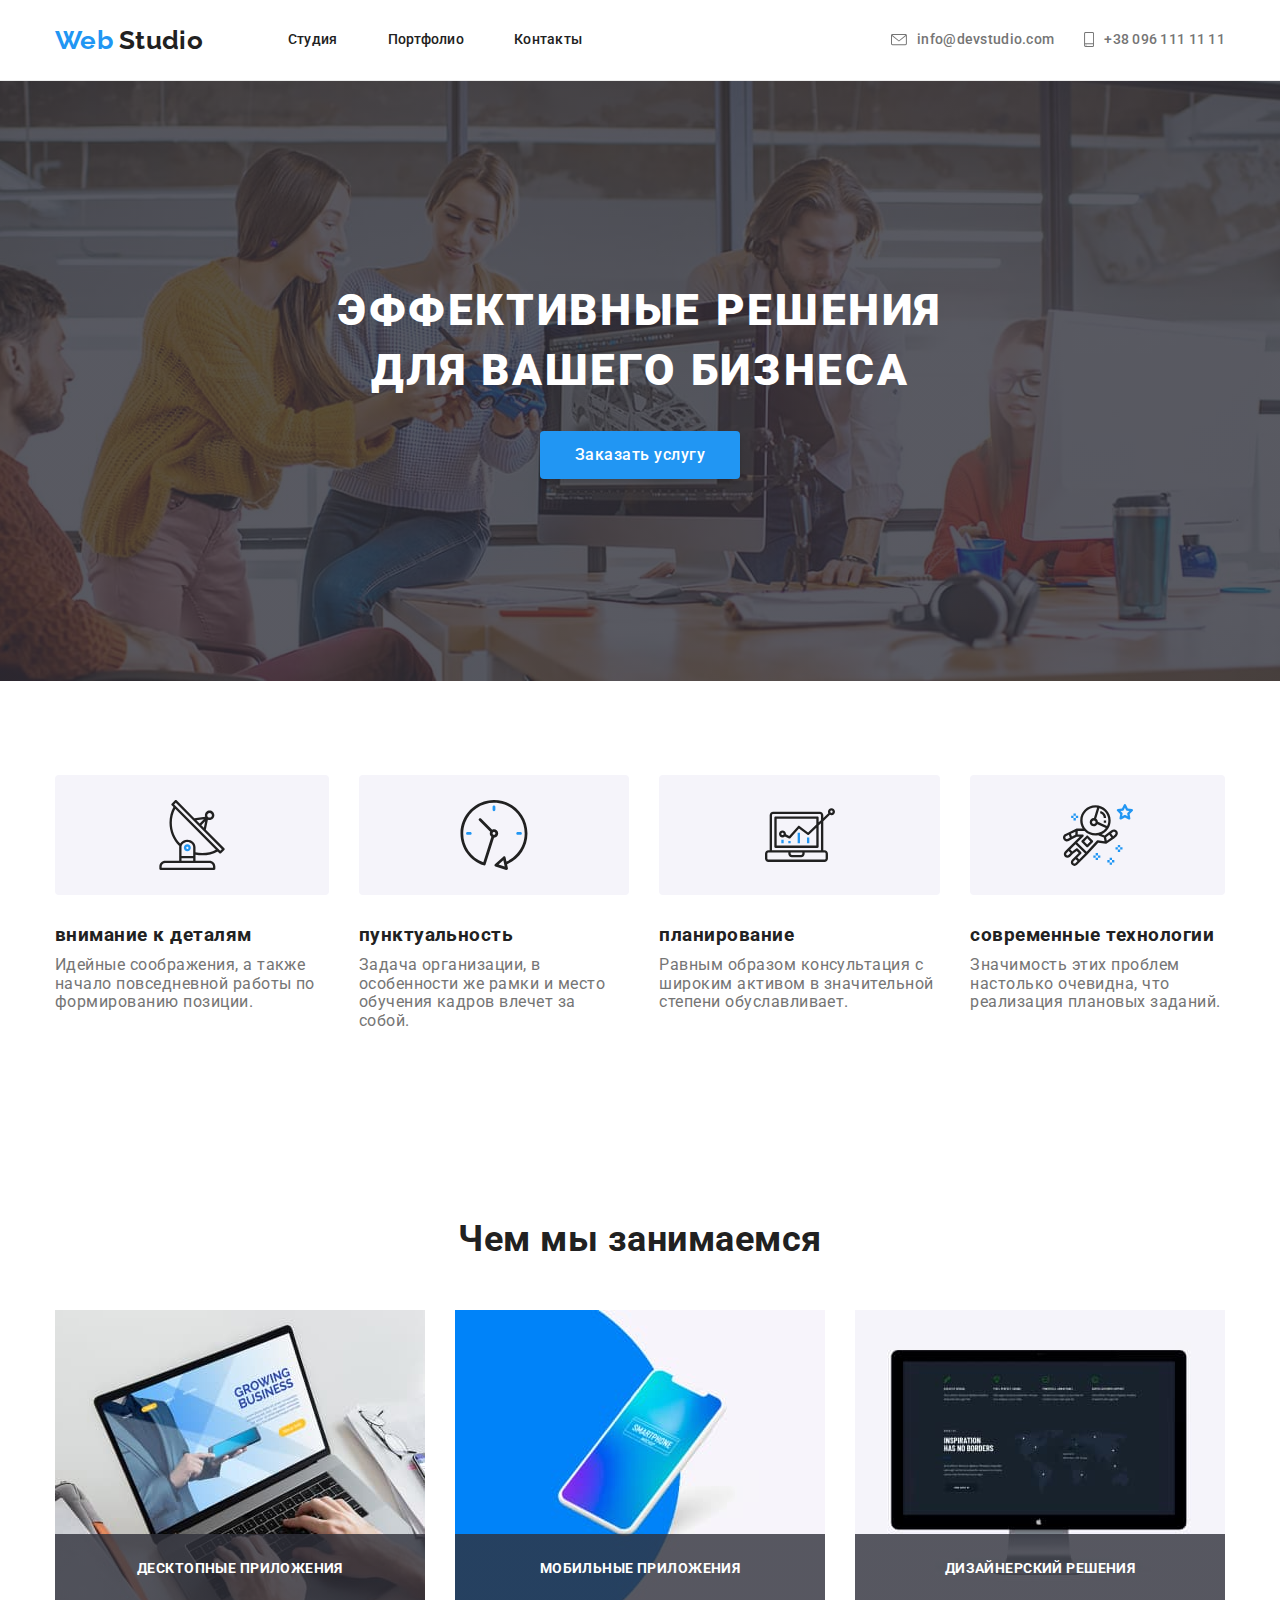
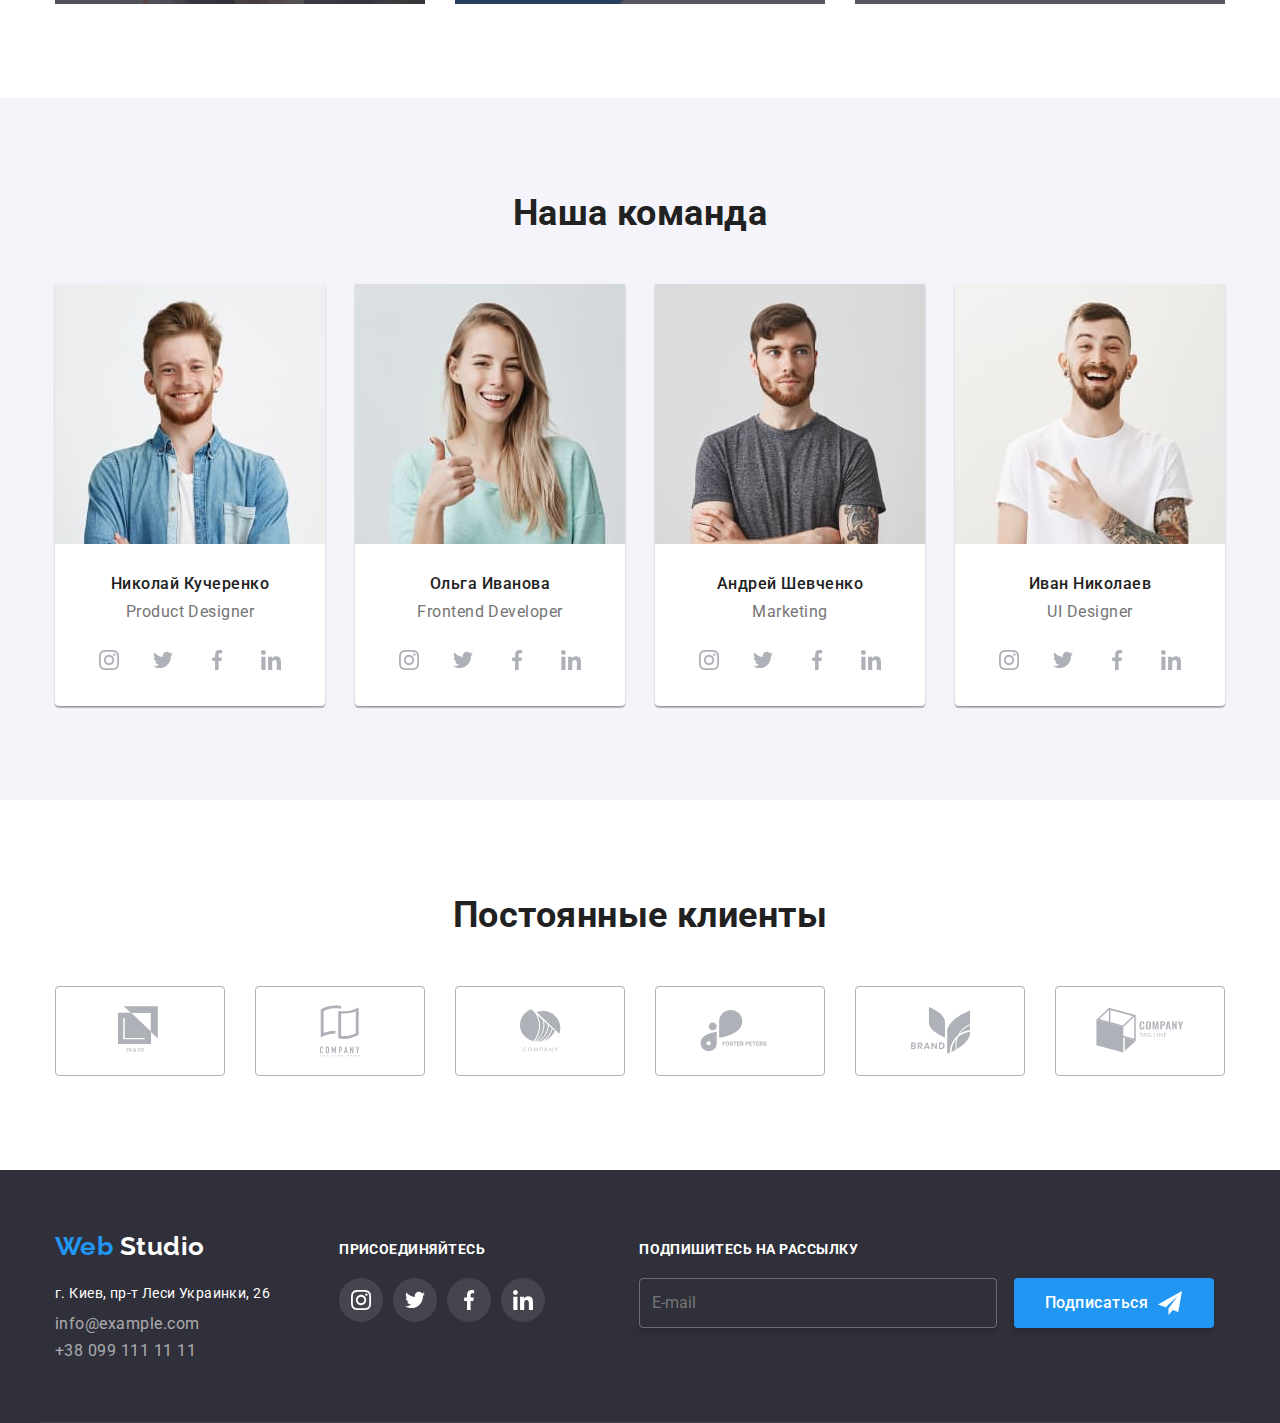
==== commit e6149cc1: "Добавляет папку JS , исправляет в форме в инпуте цвет бордера при фокусе" ====
--- a/index.html
+++ b/index.html
@@ -65,17 +65,23 @@
 
           <div class="backdrop is-hidden" data-modal>
             <div class="modal">
-              <button>
+              <button class="button-modal" data-modal-close>
                 <svg class="icon-modal">
                   <use href="./images/sprite-modal.svg#icon-modalclose"></use>
                 </svg>
               </button>
               <b class="modal-text">Оставьте свои данные, мы вам перезвоним</b>
 
-              <form class="form">
+              <form class="form" autocomplete="off">
                 <div class="form-field-backdrop">
+                  <input
+                    type="text"
+                    id="name"
+                    name="name"
+                    class="form-input"
+                    placeholder=" "
+                  />
                   <label for="name" class="label-absolute">Имя</label>
-                  <input type="text" id="name" name="name" />
                   <svg class="icon-modal-input">
                     <use
                       href="./images/sprite-modal.svg#icon-modalperson"
@@ -83,35 +89,59 @@
                   </svg>
                 </div>
                 <div class="form-field-backdrop">
+                  <input
+                    type="tel"
+                    id="tel"
+                    name="tel"
+                    class="form-input"
+                    placeholder=" "
+                  />
                   <label for="tel" class="label-absolute">Телефон</label>
-                  <input type="tel" id="tel" name="tel" />
                   <svg class="icon-modal-input">
                     <use href="./images/sprite-modal.svg#icon-modalphone"></use>
                   </svg>
                 </div>
                 <div class="form-field-backdrop">
+                  <input
+                    type="email"
+                    id="email"
+                    name="email"
+                    class="form-input"
+                    placeholder=" "
+                  />
                   <label for="email" class="label-absolute">E-mail</label>
-                  <input type="email" id="email" name="email" />
                   <svg class="icon-modal-input">
                     <use href="./images/sprite-modal.svg#icon-modalemail"></use>
                   </svg>
                 </div>
 
                 <div class="textarea-block">
-                  <label for="comment">Комментарий</label>
-                  <textarea name="comment" id="comment" cols="30" rows="10">
-                  </textarea>
+                  <textarea
+                    name="comment"
+                    id="comment"
+                    cols="30"
+                    rows="10"
+                    class="textarea-comment"
+                    placeholder=" "
+                  ></textarea>
+                  <label for="comment" name="comment" class="comment"
+                    >Комментарий
+                  </label>
                 </div>
 
                 <div class="policy">
-                  <input type="checkbox" id="policy" name="option" />
-                  <label for="policy">Соглашаюсь с рассылкой и принимаю</label>
+                  <label class="check">
+                    <input type="checkbox" name="option" class="check-input" />
+                    <span class="check-box"></span>
+                    Соглашаюсь с рассылкой и принимаю
+                  </label>
+
                   <a href="#">
                     <span class="policy-terms">Условия договора</span>
                   </a>
                 </div>
 
-                <button data-modal-close class="button-send">Отправить</button>
+                <button class="button-send" type="submit">Отправить</button>
               </form>
             </div>
           </div>
@@ -450,8 +480,10 @@
       <div class="container">
         <div class="footer-container-first">
           <p class="logo-footer">
-            <span class="logo-web">Web</span>
-            <span class="logo-studio-footer">Studio</span>
+            <a href="#">
+              <span class="logo-web">Web</span>
+              <span class="logo-studio-footer">Studio</span>
+            </a>
           </p>
           <address class="adress-footer">
             <a class="footer-contacts" href="#"
@@ -468,84 +500,71 @@
           </ul>
         </div>
 
-        <div class="footer-container-second">
-          <p class="connect"><b>присоединяйтесь</b></p>
-          <ul class="footer-list">
-            <li class="social-list">
-              <a class="social-links-footer" href="#" aria-label="Instagram">
-                <svg class="icon instagram-footer">
-                  <use href="./images/sprite.svg#icon-instagram"></use>
-                </svg>
-              </a>
-            </li>
-            <li class="social-list">
-              <a
-                class="social-links-footer twitter-footer"
-                href="#"
-                aria-label="Twitter"
-              >
-                <svg class="icon twitter-footer">
-                  <use href="./images/sprite.svg#icon-twitter"></use>
-                </svg>
-              </a>
-            </li>
-            <li class="social-list">
-              <a
-                class="social-links-footer facebook-footer"
-                href="#"
-                aria-label="Facebook"
-              >
-                <svg class="icon facebook-footer">
-                  <use href="./images/sprite.svg#icon-facebook"></use>
-                </svg>
-              </a>
-            </li>
-            <li class="social-list">
-              <a
-                class="social-links-footer linkedin-footer"
-                href="#"
-                aria-label="Linkedin"
-              >
-                <svg class="icon linkedin-footer">
-                  <use href="./images/sprite.svg#icon-linkedin"></use>
-                </svg>
-              </a>
-            </li>
-          </ul>
-        </div>
-
-        <div class="footer-container-third">
-          <b class="connect">Подпишитесь на рассылку</b>
-
-          <form class="js-speaker-form" autocomplete="off">
-            <input
-              type="email"
-              name="email"
-              placeholder="E-mail"
-              class="form-field"
-            />
-          </form>
-        </div>
-        <button class="button-footer" type="submit">Подписаться</button>
+        <div class="footer-flex">
+          <div class="footer-container-second">
+            <p class="connect"><b>присоединяйтесь</b></p>
+            <ul class="footer-list">
+              <li class="social-list">
+                <a class="social-links-footer" href="#" aria-label="Instagram">
+                  <svg class="icon instagram-footer">
+                    <use href="./images/sprite.svg#icon-instagram"></use>
+                  </svg>
+                </a>
+              </li>
+              <li class="social-list">
+                <a
+                  class="social-links-footer twitter-footer"
+                  href="#"
+                  aria-label="Twitter"
+                >
+                  <svg class="icon twitter-footer">
+                    <use href="./images/sprite.svg#icon-twitter"></use>
+                  </svg>
+                </a>
+              </li>
+              <li class="social-list">
+                <a
+                  class="social-links-footer facebook-footer"
+                  href="#"
+                  aria-label="Facebook"
+                >
+                  <svg class="icon facebook-footer">
+                    <use href="./images/sprite.svg#icon-facebook"></use>
+                  </svg>
+                </a>
+              </li>
+              <li class="social-list">
+                <a
+                  class="social-links-footer linkedin-footer"
+                  href="#"
+                  aria-label="Linkedin"
+                >
+                  <svg class="icon linkedin-footer">
+                    <use href="./images/sprite.svg#icon-linkedin"></use>
+                  </svg>
+                </a>
+              </li>
+            </ul>
+          </div>
+
+          <div class="footer-container-third">
+            <b class="connect">Подпишитесь на рассылку</b>
+
+            <form class="js-speaker-form" autocomplete="off">
+              <input
+                type="email"
+                name="email"
+                placeholder="E-mail"
+                class="form-field"
+              />
+
+              <button class="button-footer" type="submit">Подписаться</button>
+            </form>
+          </div>
+        </div>
       </div>
-      <p class="copyright">2020 | Developed by GoIT Students</p>
     </footer>
 
-    <script>
-      (() => {
-        const refs = {
-          openModalBtn: document.querySelector("[data-modal-open]"),
-          closeModalBtn: document.querySelector("[data-modal-close]"),
-          modal: document.querySelector("[data-modal]"),
-        };
-
-        refs.openModalBtn.addEventListener("click", toggleModal);
-        refs.closeModalBtn.addEventListener("click", toggleModal);
-
-        function toggleModal() {
-          refs.modal.classList.toggle("is-hidden");
-        }
-      })();
-    </script>
+    <script src="./js/modal.js"></script>
   </body>
 </html>
--- a/css/styles.css
+++ b/css/styles.css
@@ -154,12 +154,12 @@
 }
 
 .logo-footer {
-  padding-bottom: 8px;
+  margin-bottom: 20px;
 
   font-family: Raleway;
   font-weight: 700;
-  font-size: 22px;
-  line-height: 1.18;
+  font-size: 26px;
+  line-height: 1.19;
   text-decoration: none;
 }
 
@@ -354,7 +354,7 @@
 }
 
 .footer-padding {
-  padding-bottom: 28px;
+  /* padding-bottom: 28px; */
   list-style: none;
 }
 
@@ -723,23 +723,19 @@
 }
 
 .footer-container-first {
-  padding-top: 45px;
-  padding-bottom: 28px;
+  margin-bottom: 60px;
+  margin-top: 60px;
 
   margin-right: 69px;
 }
 
 .footer-container-second {
-  padding-top: 57px;
-  padding-bottom: 56px;
   margin-right: 94px;
 }
 
 .footer-container-third {
   display: flex;
   flex-direction: column;
-  padding-top: 57px;
-  padding-bottom: 50px;
 }
 
 .social-links-footer {
@@ -807,6 +803,10 @@
     url("../images/header.jpg");
   background-color: #2f303a;
 
+  background-position: center;
+  background-size: cover;
+  background-repeat: no-repeat;
+
   margin-right: auto;
   margin-left: auto;
   background-position: center;
@@ -866,8 +866,8 @@
   align-items: center;
   padding: 10px 29px;
 
-  margin-top: 93px;
-  margin-bottom: 50px;
+  /* margin-top: 93px; */
+  /* margin-bottom: 50px; */
   width: 200px;
   height: 50px;
 
@@ -933,6 +933,15 @@
   line-height: 1.15;
 
   margin-bottom: 12px;
+}
+
+.footer-flex {
+  display: flex;
+  align-items: baseline;
+  justify-content: center;
+
+  margin-top: 72px;
+  margin-bottom: 94px;
 }
 
 /* Оформление бэкдропа в основной секции */
@@ -987,17 +996,40 @@
 }
 
 .form-field-backdrop {
-  display: flex;
-  flex-direction: column;
-  align-items: start;
+  position: relative;
   margin-bottom: 28px;
 }
 
-.form-field-backdrop label {
-  margin-bottom: 4px;
-}
-
-.form-field-backdrop input {
+.label-absolute {
+  position: absolute;
+
+  font-size: 14px;
+  line-height: 1.5;
+  letter-spacing: 0.01em;
+
+  top: 50%;
+  left: 42px;
+
+  transform: translateY(-50%);
+
+  transition: transform var(--animation-duration) var(--timing-function),
+    color var(--animation-duration) var(--timing-function),
+    font-size var(--animation-duration) var(--timing-function),
+    line-height var(--animation-duration) var(--timing-function);
+}
+
+.form-input:hover + .label-absolute,
+.form-input:focus + .label-absolute,
+.form-input:not(:placeholder-shown) + .label-absolute {
+  transform: translate(-20px, -40px);
+
+  font-size: 12px;
+  line-height: 1.17;
+
+  color: var(--accent-color);
+}
+
+.form-field-backdrop .form-input {
   height: 40px;
   width: 100%;
 
@@ -1005,6 +1037,8 @@
 
   border: 1px solid rgba(33, 33, 33, 0.2);
   border-radius: 4px;
+
+  outline: none;
 }
 
 .form-field-backdrop:first-child {
@@ -1012,19 +1046,50 @@
 }
 
 .textarea-block {
-  display: flex;
-  flex-direction: column;
-  align-items: start;
+  position: relative;
 
   margin-bottom: 20px;
 }
 
-.textarea-block label {
-  margin-bottom: 4px;
-}
-
-.textarea-block textarea {
+.textarea-comment {
+  width: 448px;
+  height: 120px;
+
   padding: 12px 16px;
+
+  outline: none;
+}
+
+.textarea-comment:focus {
+  border-color: var(--accent-color);
+}
+
+.comment {
+  position: absolute;
+
+  font-size: 14px;
+  line-height: 1.15;
+
+  top: 12px;
+  left: 16px;
+
+  transition: transform var(--animation-duration) var(--timing-function),
+    color var(--animation-duration) var(--timing-function),
+    font-size var(--animation-duration) var(--timing-function),
+    line-height var(--animation-duration) var(--timing-function),
+    border-color var(--animation-duration) var(--timing-function);
+}
+
+.textarea-comment:hover + .comment,
+.textarea-comment:focus + .comment,
+.textarea-comment:not(:placeholder-shown) + .comment {
+  transform: translateY(-32px);
+
+  font-size: 12px;
+  line-height: 1.17;
+
+  color: var(--accent-color);
+  border-color: var(--accent-color);
 }
 
 .policy {
@@ -1032,14 +1097,18 @@
 }
 
 .policy-terms {
-  text-decoration: underline;
+  text-decoration-line: underline;
+
   color: var(--accent-color);
 
+  font-size: 14px;
+  line-height: 24px;
+
   transition: color var(--animation-duration) var(--timing-function);
 }
 
 .policy-terms:hover,
-.policy-terms:focus {
+a:focus > .policy-terms {
   color: green;
 }
 
@@ -1071,65 +1140,104 @@
 
 .icon-modal {
   position: absolute;
+  width: 11px;
+  height: 11px;
+
+  transition: fill var(--animation-duration) var(--timing-function);
+}
+
+.button-modal {
+  display: flex;
+  justify-content: center;
+  align-items: center;
+  position: absolute;
+
+  width: 30px;
+  height: 30px;
+
+  right: 8px;
+  top: 8px;
+
+  background: var(--primary-white-color);
+  border-radius: 50%;
+  border: 1px solid rgba(0, 0, 0, 0.1);
+}
+
+.button-modal:hover > .icon-modal {
+  fill: var(--accent-color);
+}
+
+.icon-modal-input {
+  position: absolute;
+
   width: 18px;
   height: 18px;
 
-  right: 8px;
-  top: 8px;
-
-  background: var(--primary-white-color);
-}
-
-.modal .icon-modal {
-  width: 30px;
-  height: 30px;
-
-  --color2: rgba(0, 0, 0, 0.1);
-  --color3: var(--title-text-color-primary);
-
-  transition: --color3 var(--animation-duration) var(--timing-function);
-}
-
-.icon-modal:hover {
-  --color3: #2196f3;
-}
-
-.icon-modal-input {
-  position: absolute;
-
-  width: 18px;
-  height: 18px;
-
   transition: fill var(--animation-duration) var(--timing-function);
-  transform: translate(14px, 12px);
-}
-
-.form-field-backdrop:hover .icon-modal-input,
-.form-field-backdrop:focus-within .icon-modal-input {
+
+  top: 50%;
+  left: 16px;
+  transform: translateY(-50%);
+}
+
+.form-input:hover ~ .icon-modal-input,
+.form-input:focus ~ .icon-modal-input,
+.form-input:not(:placeholder-shown) ~ .icon-modal-input {
   fill: var(--accent-color);
 }
 
-.label-absolute {
-  position: absolute;
+.form-input:focus {
+  border-color: var(--accent-color);
+}
+
+/* Оформление кастомного чекбокса */
+
+.check {
+  margin-bottom: 30px;
+  padding-left: 1.2em;
 
   font-size: 14px;
-  line-height: 1.15;
-  letter-spacing: 0.01em;
-
-  /* color: var(--title-text-color-secondary); */
-
-  transform: translate(45px, 13px);
-
-  transition: transform var(--animation-duration) var(--timing-function),
-    color var(--animation-duration) var(--timing-function),
-    font-size var(--animation-duration) var(--timing-function),
-    line-height var(--animation-duration) var(--timing-function);
-}
-
-.form-field-backdrop:hover > .label-absolute,
-.form-field-backdrop:focus-within > .label-absolute {
-  transform: translate(15px, -20px);
-  color: var(--accent-color);
-  font-size: 12px;
-  line-height: 1.17;
-}
+  line-height: 24px;
+
+  color: var(--title-text-color-secondary);
+}
+
+.check-input {
+  position: absolute;
+  widows: 1px;
+  height: 1px;
+  overflow: hidden;
+  clip: rect(0 0 0 0);
+}
+
+.check-box {
+  position: absolute;
+
+  margin-top: 0.5em;
+  margin-left: -1em;
+  width: 0.6em;
+  height: 0.6em;
+  box-shadow: 0 0 0 0.1em var(--accent-color);
+  border-radius: 0.05em;
+
+  background-color: var(--primary-white-color);
+
+  transition: background-color var(--animation-duration) var(--timing-function),
+    box-shadow var(--animation-duration) var(--timing-function);
+}
+
+.check-input:checked + .check-box {
+  background-color: var(--accent-color);
+  background-image: url(../images/check.svg);
+  background-repeat: no-repeat;
+  background-size: contain;
+  background-position: center;
+}
+
+.check-input:hover + .check-box {
+  box-shadow: 0 0 0 0.2em green;
+}
+
+.check-input:focus + .check-box {
+  box-shadow: 0 0 0 0.2em green, 0 0 0 0.1em var(--accent-color);
+}
